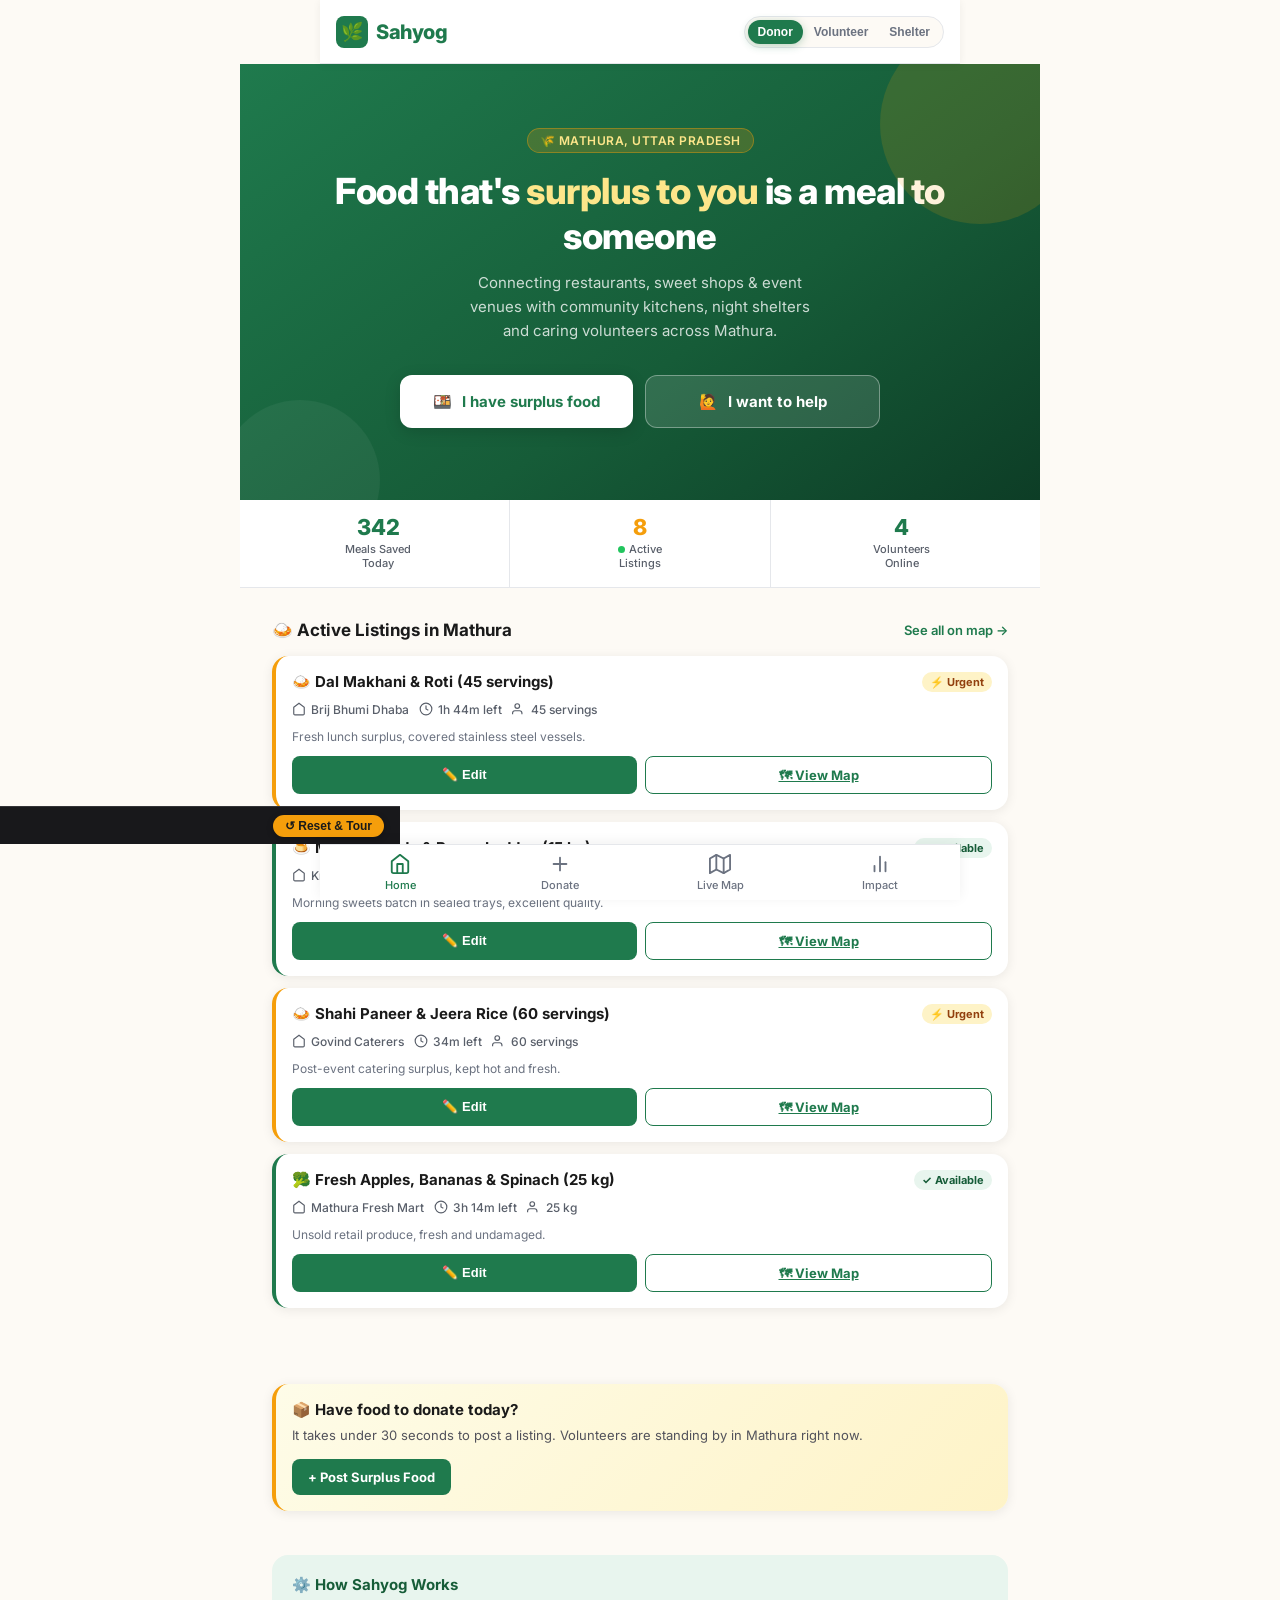
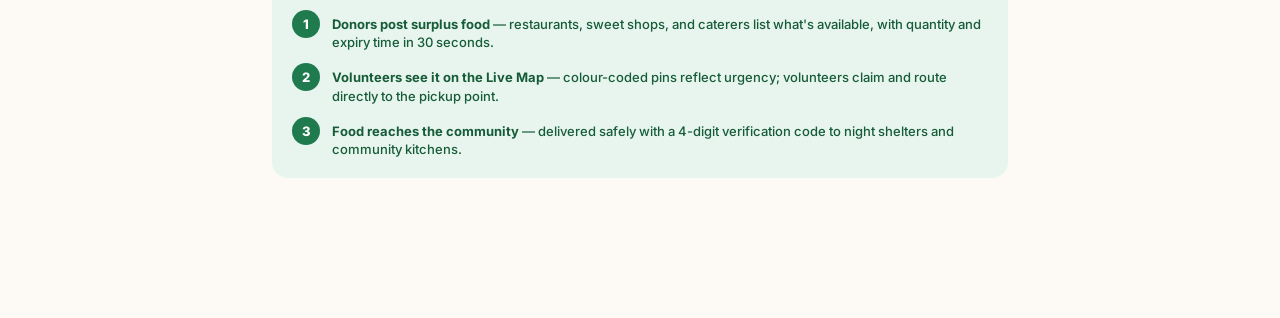
==== index.html @ cd570481 "Initial commit: Sahyog Surplus Food Redistribution web app" ====
<!DOCTYPE html>
<html lang="en">
<head>
  <meta charset="UTF-8" />
  <meta name="viewport" content="width=device-width, initial-scale=1.0, viewport-fit=cover" />
  <meta name="theme-color" content="#1F7A4D" />
  <meta name="description" content="Sahyog — Hyper-local surplus food redistribution platform connecting donors with volunteers in Mathura, UP." />
  <title>Sahyog — Surplus Food Redistribution</title>
  <link rel="stylesheet" href="style.css" />
</head>
<body data-role="donor">

  <!-- Skip link for keyboard accessibility -->
  <a href="#main-content" class="skip-link" id="skip-to-main">Skip to main content</a>

  <!-- Shared Top Navbar (3-way role switcher) -->
  <nav class="navbar" aria-label="Main navigation">
    <a href="index.html" class="navbar-logo" aria-label="Sahyog home">
      <div class="logo-icon" aria-hidden="true">🌿</div>
      <span class="logo-text">Sahyog</span>
    </a>
    <div class="role-switcher role-switcher-3" role="group" aria-label="Switch demo view role">
      <button class="role-btn active" data-role="donor" aria-pressed="true">Donor</button>
      <button class="role-btn" data-role="volunteer" aria-pressed="false">Volunteer</button>
      <button class="role-btn" data-role="shelter" aria-pressed="false">Shelter</button>
    </div>
  </nav>

  <!-- Main Content -->
  <main class="main-content" id="main-content" tabindex="-1">

    <!-- Hero Section -->
    <section class="hero" aria-labelledby="hero-heading">
      <div class="hero-eyebrow" aria-hidden="true">🌾 Mathura, Uttar Pradesh</div>
      <h1 class="hero-title" id="hero-heading">
        Food that's <span class="accent">surplus to you</span> is a meal to someone
      </h1>
      <p class="hero-subtitle">
        Connecting restaurants, sweet shops &amp; event venues with community kitchens, night shelters and caring volunteers across Mathura.
      </p>
      <div class="hero-actions">
        <a href="donate.html" class="btn-hero-primary" id="cta-donate" role="button">
          <span aria-hidden="true">🍱</span> I have surplus food
        </a>
        <a href="map.html" class="btn-hero-secondary" id="cta-volunteer" role="button">
          <span aria-hidden="true">🙋</span> I want to help
        </a>
      </div>
    </section>

    <!-- Stats Strip -->
    <div class="stats-strip" aria-label="Live community stats">
      <div class="stats-strip-inner">
        <div class="stat-item">
          <div class="stat-value" id="stat-meals" aria-label="Meals saved today">342</div>
          <div class="stat-label" aria-hidden="true">Meals Saved<br>Today</div>
        </div>
        <div class="stat-item">
          <div class="stat-value accent" id="stat-listings" aria-label="Active food listings">4</div>
          <div class="stat-label" aria-hidden="true">
            <span class="stat-pulse" aria-hidden="true"></span>Active<br>Listings
          </div>
        </div>
        <div class="stat-item">
          <div class="stat-value" id="stat-volunteers" aria-label="Volunteers online in Mathura">4</div>
          <div class="stat-label" aria-hidden="true">Volunteers<br>Online</div>
        </div>
      </div>
    </div>

    <!-- Active Listings Section -->
    <section class="section" aria-labelledby="listings-heading">
      <div class="section-header">
        <h2 class="section-title" id="listings-heading">🍛 Active Listings in Mathura</h2>
        <a href="map.html" class="section-link" aria-label="See all active listings on live map">See all on map →</a>
      </div>

      <!-- Loading skeleton -->
      <div id="listings-skeleton" aria-hidden="true">
        <div class="skeleton-card"><div class="skeleton-line sk-title"></div><div class="skeleton-line sk-body"></div><div class="skeleton-line sk-body sk-short"></div></div>
        <div class="skeleton-card"><div class="skeleton-line sk-title"></div><div class="skeleton-line sk-body"></div><div class="skeleton-line sk-body sk-short"></div></div>
      </div>

      <!-- Dynamic listings container -->
      <div id="listings-container" aria-live="polite" aria-label="Surplus food listings">
        <!-- Rendered by home.js -->
      </div>

      <!-- Empty state -->
      <div id="listings-empty" class="empty-state" style="display:none;" aria-live="polite">
        <div class="empty-icon" aria-hidden="true">🍽️</div>
        <div class="empty-title">No active listings right now</div>
        <p class="empty-desc">Be the first to list surplus food today — it only takes 30 seconds.</p>
        <a href="donate.html" class="btn-sm btn-primary" style="display:inline-flex;text-decoration:none;max-width:200px;">
          + Post Surplus Food
        </a>
      </div>

      <!-- Error state -->
      <div id="listings-error" class="empty-state error-state" style="display:none;" role="alert">
        <div class="empty-icon" aria-hidden="true">⚠️</div>
        <div class="empty-title">Could not load food listings</div>
        <p class="empty-desc">There was a problem retrieving data from local storage.</p>
        <button class="btn-sm btn-primary" onclick="renderListings()">↺ Try Again</button>
      </div>
    </section>

    <!-- Role-Specific Views on Home Page -->

    <!-- 1. Volunteer Callout (shown in Volunteer role) -->
    <div class="volunteer-section" aria-label="Volunteer actions">
      <div class="vt">🙌 Ready to make a difference?</div>
      <div class="vs">
        There are <strong id="vol-listings-count">3</strong> active pickups near you in Mathura right now.
        Every trip you make feeds real people tonight.
      </div>
      <a href="map.html" class="btn-sm btn-primary" style="max-width:200px; text-decoration:none; display:inline-flex;">
        🗺 Open Live Map
      </a>
    </div>

    <!-- 2. Donor Callout (shown in Donor role) -->
    <div class="section donor-only">
      <div class="card listing-card available"
           style="border-left-color:var(--accent);background:linear-gradient(135deg,#FEFCE8,#FEF3C7);">
        <div class="listing-title" style="margin-bottom:8px;">📦 Have food to donate today?</div>
        <p style="font-size:13px;color:#52525b;margin-bottom:16px;">
          It takes under 30 seconds to post a listing. Volunteers are standing by in Mathura right now.
        </p>
        <a href="donate.html" class="btn-sm btn-primary"
           style="max-width:200px;text-decoration:none;display:inline-flex;">
          + Post Surplus Food
        </a>
      </div>
    </div>

    <!-- 3. Shelter Callout (shown in Shelter role) -->
    <div class="section shelter-only">
      <div class="card listing-card available"
           style="border-left-color:#F97316;background:linear-gradient(135deg,#FFF7ED,#FFEDD5);">
        <div class="listing-title" style="margin-bottom:8px;">🏠 Need surplus food for your shelter tonight?</div>
        <p style="font-size:13px;color:#52525b;margin-bottom:16px;line-height:1.5;">
          You are viewing as a Shelter / Community Kitchen manager. Update your nightly meal count on the Live Map so donors and volunteers can route food directly to your location.
        </p>
        <a href="map.html" class="btn-sm btn-primary"
           style="max-width:240px;text-decoration:none;display:inline-flex;">
          🗺 Open Live Map &amp; Update Needs
        </a>
      </div>
    </div>

    <!-- How It Works Section -->
    <section class="how-it-works" aria-labelledby="how-title">
      <div class="how-title" id="how-title">⚙️ How Sahyog Works</div>
      <ol class="steps" aria-label="3 steps to redistribute food">
        <li class="step">
          <div class="step-num" aria-hidden="true">1</div>
          <div class="step-text"><strong>Donors post surplus food</strong> — restaurants, sweet shops, and caterers list what's available, with quantity and expiry time in 30 seconds.</div>
        </li>
        <li class="step">
          <div class="step-num" aria-hidden="true">2</div>
          <div class="step-text"><strong>Volunteers see it on the Live Map</strong> — colour-coded pins reflect urgency; volunteers claim and route directly to the pickup point.</div>
        </li>
        <li class="step">
          <div class="step-num" aria-hidden="true">3</div>
          <div class="step-text"><strong>Food reaches the community</strong> — delivered safely with a 4-digit verification code to night shelters and community kitchens.</div>
        </li>
      </ol>
    </section>

  </main>

  <!-- Bottom Navigation Tabs -->
  <nav class="bottom-tabs" aria-label="Main tabs">
    <a href="index.html" class="tab-item active" aria-current="page" aria-label="Home">
      <svg viewBox="0 0 24 24" fill="none" stroke="currentColor" stroke-width="2" stroke-linecap="round" stroke-linejoin="round" aria-hidden="true" focusable="false"><path d="M3 9l9-7 9 7v11a2 2 0 01-2 2H5a2 2 0 01-2-2z"/><polyline points="9 22 9 12 15 12 15 22"/></svg>
      Home
    </a>
    <a href="donate.html" class="tab-item" aria-label="Donate food">
      <svg viewBox="0 0 24 24" fill="none" stroke="currentColor" stroke-width="2" stroke-linecap="round" stroke-linejoin="round" aria-hidden="true" focusable="false"><line x1="12" y1="5" x2="12" y2="19"/><line x1="5" y1="12" x2="19" y2="12"/></svg>
      Donate
    </a>
    <a href="map.html" class="tab-item" aria-label="Live map">
      <svg viewBox="0 0 24 24" fill="none" stroke="currentColor" stroke-width="2" stroke-linecap="round" stroke-linejoin="round" aria-hidden="true" focusable="false"><polygon points="1 6 1 22 8 18 16 22 23 18 23 2 16 6 8 2 1 6"/><line x1="8" y1="2" x2="8" y2="18"/><line x1="16" y1="6" x2="16" y2="22"/></svg>
      Live Map
    </a>
    <a href="impact.html" class="tab-item" aria-label="Community impact">
      <svg viewBox="0 0 24 24" fill="none" stroke="currentColor" stroke-width="2" stroke-linecap="round" stroke-linejoin="round" aria-hidden="true" focusable="false"><line x1="18" y1="20" x2="18" y2="10"/><line x1="12" y1="20" x2="12" y2="4"/><line x1="6" y1="20" x2="6" y2="14"/></svg>
      Impact
    </a>
  </nav>

  <!-- Demo footer -->
  <footer class="demo-footer" aria-label="Demo controls">
    <div class="demo-footer-info">
      <span class="demo-badge" aria-hidden="true">🧪 DEMO MODE</span>
      <span class="demo-sub">Mathura, UP</span>
    </div>
    <button class="btn-demo" id="btn-demo-mode" aria-label="Reset demo data and start guided tour">
      ↺ Reset &amp; Tour
    </button>
  </footer>

  <!-- Toast Container -->
  <div class="toast-container" id="toast-container" aria-live="polite" aria-atomic="true"></div>

  <!-- Scripts -->
  <script src="data.js"></script>
  <script src="app.js"></script>
  <script src="pages/home.js"></script>

</body>
</html>
---- style.css ----
/* Import */
@import url('https://fonts.googleapis.com/css2?family=Inter:wght@400;500;600;700;800&display=swap');

:root {
  --bg: #FDFAF5;
  --primary: #1F7A4D;
  --primary-dark: #165C38;
  --primary-light: #E8F5EE;
  --accent: #F59E0B;
  --accent-light: #FEF3C7;
  --text: #1A1A1A;
  --text-muted: #6B7280;
  --card: #FFFFFF;
  --border: #E5E7EB;
  --danger: #EF4444;
  --radius-card: 16px;
  --radius-btn: 12px;
  --radius-sm: 8px;
  --shadow: 0 2px 12px rgba(0,0,0,0.08);
  --shadow-hover: 0 6px 24px rgba(0,0,0,0.13);
  --navbar-h: 64px;
  --tab-h: 56px;
  --transition: all 0.2s cubic-bezier(0.4,0,0.2,1);
}

*, *::before, *::after { box-sizing: border-box; margin: 0; padding: 0; }
html { scroll-behavior: smooth; }

body {
  font-family: 'Inter', -apple-system, BlinkMacSystemFont, sans-serif;
  background: var(--bg);
  color: var(--text);
  min-height: 100vh;
  padding-bottom: calc(var(--tab-h) + 16px);
}

/* ===== NAVBAR ===== */
.navbar {
  position: fixed;
  top: 0; left: 0; right: 0;
  height: var(--navbar-h);
  background: var(--card);
  border-bottom: 1px solid var(--border);
  display: flex;
  align-items: center;
  justify-content: space-between;
  padding: 0 16px;
  z-index: 1000;
  box-shadow: 0 1px 8px rgba(0,0,0,0.06);
}

.navbar-logo {
  display: flex;
  align-items: center;
  gap: 8px;
  text-decoration: none;
  color: var(--text);
}
.navbar-logo .logo-icon {
  width: 32px; height: 32px;
  background: var(--primary);
  border-radius: 8px;
  display: flex; align-items: center; justify-content: center;
  font-size: 18px;
}
.navbar-logo .logo-text {
  font-size: 20px;
  font-weight: 800;
  color: var(--primary);
  letter-spacing: -0.5px;
}

/* Role Switcher */
.role-switcher {
  display: flex;
  align-items: center;
  background: var(--bg);
  border: 1.5px solid var(--border);
  border-radius: 24px;
  padding: 3px;
  gap: 2px;
}
.role-btn {
  padding: 5px 14px;
  border: none;
  border-radius: 20px;
  font-size: 13px;
  font-weight: 600;
  cursor: pointer;
  transition: var(--transition);
  background: transparent;
  color: var(--text-muted);
  white-space: nowrap;
}
.role-btn.active {
  background: var(--primary);
  color: #fff;
  box-shadow: 0 2px 8px rgba(31,122,77,0.3);
}

/* ===== BOTTOM TABS ===== */
.bottom-tabs {
  position: fixed;
  bottom: 0; left: 0; right: 0;
  height: var(--tab-h);
  background: var(--card);
  border-top: 1px solid var(--border);
  display: flex;
  align-items: center;
  z-index: 1000;
  box-shadow: 0 -2px 12px rgba(0,0,0,0.06);
}
.tab-item {
  flex: 1;
  display: flex;
  flex-direction: column;
  align-items: center;
  justify-content: center;
  gap: 3px;
  text-decoration: none;
  color: var(--text-muted);
  font-size: 11px;
  font-weight: 500;
  padding: 8px 4px;
  transition: var(--transition);
  -webkit-tap-highlight-color: transparent;
}
.tab-item.active { color: var(--primary); }
.tab-item svg { width: 22px; height: 22px; }
.tab-item.active svg { stroke: var(--primary); }

/* ===== MAIN CONTENT ===== */
.main-content {
  margin-top: var(--navbar-h);
  padding: 0;
}

/* ===== HERO SECTION ===== */
.hero {
  background: linear-gradient(145deg, var(--primary) 0%, #165C38 60%, #0D3D26 100%);
  padding: 48px 20px 56px;
  text-align: center;
  position: relative;
  overflow: hidden;
}
.hero::before {
  content: '';
  position: absolute;
  top: -40px; right: -40px;
  width: 200px; height: 200px;
  background: rgba(245,158,11,0.15);
  border-radius: 50%;
}
.hero::after {
  content: '';
  position: absolute;
  bottom: -60px; left: -20px;
  width: 160px; height: 160px;
  background: rgba(255,255,255,0.05);
  border-radius: 50%;
}
.hero-eyebrow {
  display: inline-flex;
  align-items: center;
  gap: 6px;
  background: rgba(245,158,11,0.2);
  border: 1px solid rgba(245,158,11,0.4);
  color: #FDE68A;
  font-size: 12px;
  font-weight: 600;
  padding: 4px 12px;
  border-radius: 20px;
  margin-bottom: 16px;
  letter-spacing: 0.5px;
  text-transform: uppercase;
}
.hero-title {
  font-size: clamp(24px, 6vw, 36px);
  font-weight: 800;
  color: #fff;
  line-height: 1.25;
  margin-bottom: 12px;
  letter-spacing: -0.5px;
}
.hero-title .accent { color: #FDE68A; }
.hero-subtitle {
  font-size: 15px;
  color: rgba(255,255,255,0.78);
  margin-bottom: 32px;
  line-height: 1.6;
  max-width: 340px;
  margin-left: auto;
  margin-right: auto;
}
.hero-actions {
  display: flex;
  flex-direction: column;
  gap: 12px;
  max-width: 320px;
  margin: 0 auto;
  position: relative;
  z-index: 1;
}
.btn-hero-primary {
  display: flex;
  align-items: center;
  justify-content: center;
  gap: 10px;
  padding: 16px 24px;
  background: #fff;
  color: var(--primary);
  border: none;
  border-radius: var(--radius-btn);
  font-size: 16px;
  font-weight: 700;
  cursor: pointer;
  transition: var(--transition);
  text-decoration: none;
  box-shadow: 0 4px 16px rgba(0,0,0,0.15);
}
.btn-hero-primary:hover { transform: translateY(-2px); box-shadow: 0 8px 24px rgba(0,0,0,0.2); }
.btn-hero-primary:active { transform: translateY(0); }

.btn-hero-secondary {
  display: flex;
  align-items: center;
  justify-content: center;
  gap: 10px;
  padding: 16px 24px;
  background: rgba(255,255,255,0.12);
  color: #fff;
  border: 1.5px solid rgba(255,255,255,0.35);
  border-radius: var(--radius-btn);
  font-size: 16px;
  font-weight: 700;
  cursor: pointer;
  transition: var(--transition);
  text-decoration: none;
}
.btn-hero-secondary:hover { background: rgba(255,255,255,0.2); transform: translateY(-2px); }
.btn-hero-secondary:active { transform: translateY(0); }

/* ===== STATS STRIP ===== */
.stats-strip {
  background: var(--card);
  border-bottom: 1px solid var(--border);
  padding: 0;
  overflow: hidden;
}
.stats-strip-inner {
  display: flex;
  overflow-x: auto;
  scrollbar-width: none;
  -ms-overflow-style: none;
  padding: 0 8px;
}
.stats-strip-inner::-webkit-scrollbar { display: none; }
.stat-item {
  flex: 1;
  min-width: 110px;
  display: flex;
  flex-direction: column;
  align-items: center;
  padding: 16px 12px;
  position: relative;
  border-right: 1px solid var(--border);
}
.stat-item:last-child { border-right: none; }
.stat-value {
  font-size: 22px;
  font-weight: 800;
  color: var(--primary);
  line-height: 1;
  margin-bottom: 4px;
}
.stat-value.accent { color: var(--accent); }
.stat-label {
  font-size: 11px;
  color: var(--text-muted);
  font-weight: 500;
  text-align: center;
  line-height: 1.3;
}
.stat-pulse {
  width: 7px; height: 7px;
  background: #22C55E;
  border-radius: 50%;
  display: inline-block;
  margin-right: 4px;
  animation: pulse 1.5s ease-in-out infinite;
}
@keyframes pulse {
  0%, 100% { opacity: 1; transform: scale(1); }
  50% { opacity: 0.5; transform: scale(0.7); }
}

/* ===== SECTION ===== */
.section { padding: 24px 16px; }
.section-header {
  display: flex;
  align-items: center;
  justify-content: space-between;
  margin-bottom: 16px;
}
.section-title {
  font-size: 17px;
  font-weight: 700;
  color: var(--text);
}
.section-link {
  font-size: 13px;
  color: var(--primary);
  font-weight: 600;
  text-decoration: none;
}

/* ===== LISTING CARD ===== */
.card {
  background: var(--card);
  border-radius: var(--radius-card);
  box-shadow: var(--shadow);
  overflow: hidden;
  transition: var(--transition);
  margin-bottom: 12px;
}
.card:hover { box-shadow: var(--shadow-hover); transform: translateY(-1px); }

.listing-card {
  padding: 16px;
  border-left: 4px solid transparent;
}
.listing-card.urgent { border-left-color: var(--accent); }
.listing-card.available { border-left-color: var(--primary); }

.listing-header {
  display: flex;
  align-items: flex-start;
  justify-content: space-between;
  margin-bottom: 10px;
  gap: 8px;
}
.listing-title {
  font-size: 15px;
  font-weight: 700;
  color: var(--text);
  line-height: 1.3;
  flex: 1;
}
.badge {
  display: inline-flex;
  align-items: center;
  gap: 4px;
  padding: 3px 8px;
  border-radius: 20px;
  font-size: 11px;
  font-weight: 700;
  white-space: nowrap;
  flex-shrink: 0;
}
.badge-urgent { background: var(--accent-light); color: #92400E; }
.badge-available { background: var(--primary-light); color: var(--primary-dark); }
.badge-claimed { background: #F3F4F6; color: var(--text-muted); }

.listing-meta {
  display: flex;
  flex-wrap: wrap;
  gap: 10px;
  margin-bottom: 12px;
}
.meta-item {
  display: flex;
  align-items: center;
  gap: 5px;
  font-size: 12px;
  color: var(--text-muted);
  font-weight: 500;
}
.meta-item svg { width: 14px; height: 14px; flex-shrink: 0; }

.listing-actions {
  display: flex;
  gap: 8px;
}
.btn-sm {
  flex: 1;
  padding: 10px 16px;
  border-radius: var(--radius-sm);
  font-size: 13px;
  font-weight: 700;
  cursor: pointer;
  border: none;
  transition: var(--transition);
  display: flex;
  align-items: center;
  justify-content: center;
  gap: 6px;
  -webkit-tap-highlight-color: transparent;
}
.btn-primary {
  background: var(--primary);
  color: #fff;
}
.btn-primary:hover { background: var(--primary-dark); }
.btn-primary:active { transform: scale(0.97); }
.btn-outline {
  background: transparent;
  color: var(--primary);
  border: 1.5px solid var(--primary);
}
.btn-outline:hover { background: var(--primary-light); }

/* ===== HOW IT WORKS ===== */
.how-it-works {
  background: var(--primary-light);
  border-radius: var(--radius-card);
  padding: 20px;
  margin: 0 16px 24px;
}
.how-title {
  font-size: 15px;
  font-weight: 700;
  color: var(--primary-dark);
  margin-bottom: 16px;
  display: flex;
  align-items: center;
  gap: 8px;
}
.steps {
  display: flex;
  flex-direction: column;
  gap: 12px;
}
.step {
  display: flex;
  align-items: flex-start;
  gap: 12px;
}
.step-num {
  width: 28px; height: 28px;
  background: var(--primary);
  color: #fff;
  border-radius: 50%;
  display: flex;
  align-items: center;
  justify-content: center;
  font-size: 13px;
  font-weight: 800;
  flex-shrink: 0;
}
.step-text { font-size: 13px; color: var(--primary-dark); font-weight: 500; line-height: 1.4; padding-top: 5px; }

/* ===== VOLUNTEER FOCUS SECTION ===== */
.volunteer-section {
  background: linear-gradient(135deg, #FEF3C7 0%, #FDE68A 100%);
  border-radius: var(--radius-card);
  padding: 20px;
  margin: 0 16px 24px;
  border: 1px solid #FCD34D;
}
.volunteer-section .vt { font-size: 15px; font-weight: 700; color: #92400E; margin-bottom: 8px; }
.volunteer-section .vs { font-size: 13px; color: #78350F; line-height: 1.5; margin-bottom: 16px; }

/* ===== TOAST ===== */
.toast-container {
  position: fixed;
  top: 72px; right: 16px;
  z-index: 2000;
  display: flex;
  flex-direction: column;
  gap: 8px;
  pointer-events: none;
}
.toast {
  background: var(--text);
  color: #fff;
  padding: 12px 16px;
  border-radius: var(--radius-sm);
  font-size: 13px;
  font-weight: 500;
  box-shadow: var(--shadow-hover);
  animation: slideIn 0.3s ease, fadeOut 0.3s ease 2.7s forwards;
  pointer-events: auto;
  max-width: 280px;
}
.toast.success { background: var(--primary); }
.toast.warning { background: var(--accent); color: #1A1A1A; }

@keyframes slideIn {
  from { opacity: 0; transform: translateX(100%); }
  to { opacity: 1; transform: translateX(0); }
}
@keyframes fadeOut {
  from { opacity: 1; }
  to { opacity: 0; transform: translateX(100%); }
}

/* ===== DONOR VIEW TWEAKS ===== */
body[data-role="donor"] .volunteer-section { display: none; }
body[data-role="volunteer"] .donor-only { display: none; }

/* ===== DESKTOP ===== */
@media (min-width: 640px) {
  .hero { padding: 64px 40px 72px; }
  .hero-actions { flex-direction: row; max-width: 480px; }
  .btn-hero-primary, .btn-hero-secondary { flex: 1; font-size: 15px; }
  .stats-strip-inner { justify-content: center; }
  .stat-item { min-width: 140px; }
  .section { padding: 32px 32px; }
  .how-it-works, .volunteer-section { margin: 0 32px 32px; }
}

@media (min-width: 1024px) {
  body { max-width: 800px; margin: 0 auto; }
  .navbar, .bottom-tabs, .demo-footer { max-width: 800px; left: 50%; transform: translateX(-50%); }
  .toast-container { right: calc(50% - 384px); }
}


/* ============================================================
   DONATE PAGE
   ============================================================ */

/* ── Progress bar wrap (sticky below navbar) ── */
.donate-progress-bar-wrap {
  position: sticky;
  top: var(--navbar-h);
  z-index: 90;
  background: var(--card);
  display: flex;
  align-items: center;
  gap: 12px;
  padding: 10px 16px;
  border-bottom: 1px solid var(--border);
  box-shadow: 0 2px 8px rgba(0,0,0,0.04);
}
.donate-progress-bg {
  flex: 1;
  height: 6px;
  background: var(--border);
  border-radius: 99px;
  overflow: hidden;
}
.donate-progress-fill {
  height: 100%;
  background: linear-gradient(90deg, var(--primary) 0%, #34D399 100%);
  border-radius: 99px;
  transition: width 0.45s cubic-bezier(0.4, 0, 0.2, 1);
}
.donate-timer {
  font-size: 12px;
  font-weight: 700;
  color: var(--text-muted);
  min-width: 32px;
  text-align: right;
  font-variant-numeric: tabular-nums;
  letter-spacing: 0.3px;
}

/* ── Donate main layout ── */
.donate-main {
  padding-bottom: calc(var(--tab-h) + 80px);
}

/* ── Section blocks ── */
.donate-section {
  padding: 20px 16px;
}
.donate-section-label {
  font-size: 15px;
  font-weight: 700;
  color: var(--text);
  margin-bottom: 14px;
  display: flex;
  align-items: center;
  gap: 8px;
  flex-wrap: wrap;
}
.step-badge {
  display: inline-flex;
  align-items: center;
  justify-content: center;
  width: 22px;
  height: 22px;
  background: var(--primary);
  color: #fff;
  border-radius: 50%;
  font-size: 11px;
  font-weight: 800;
  flex-shrink: 0;
}
.donate-divider {
  height: 1px;
  background: var(--border);
  margin: 0 16px;
}

/* ── Food type grid ── */
.food-type-grid {
  display: grid;
  grid-template-columns: repeat(5, 1fr);
  gap: 8px;
}
.food-tile {
  display: flex;
  flex-direction: column;
  align-items: center;
  justify-content: center;
  gap: 6px;
  padding: 12px 4px;
  background: var(--card);
  border: 2px solid var(--border);
  border-radius: 14px;
  cursor: pointer;
  transition: var(--transition);
  -webkit-tap-highlight-color: transparent;
  box-shadow: var(--shadow);
  outline: none;
}
.food-tile:hover {
  border-color: var(--primary);
  background: var(--primary-light);
  transform: translateY(-2px);
  box-shadow: var(--shadow-hover);
}
.food-tile.selected {
  border-color: var(--primary);
  background: var(--primary-light);
  box-shadow: 0 0 0 3px rgba(31, 122, 77, 0.18), var(--shadow);
}
.food-tile-emoji {
  font-size: 26px;
  line-height: 1;
}
.food-tile-label {
  font-size: 10px;
  font-weight: 700;
  color: var(--text-muted);
  text-align: center;
  line-height: 1.25;
}
.food-tile.selected .food-tile-label { color: var(--primary-dark); }

@keyframes tileBounce {
  0%   { transform: scale(1); }
  35%  { transform: scale(0.9); }
  65%  { transform: scale(1.1); }
  100% { transform: scale(1); }
}
.tile-bounce { animation: tileBounce 0.28s ease; }

/* ── Chip rows ── */
.chip-row {
  display: flex;
  flex-wrap: wrap;
  gap: 8px;
}
.chip {
  padding: 8px 15px;
  border: 1.5px solid var(--border);
  border-radius: 99px;
  background: var(--card);
  color: var(--text-muted);
  font-size: 13px;
  font-weight: 600;
  cursor: pointer;
  transition: var(--transition);
  -webkit-tap-highlight-color: transparent;
  white-space: nowrap;
  font-family: inherit;
}
.chip:hover { border-color: var(--primary); color: var(--primary); }
.chip.active {
  background: var(--primary);
  border-color: var(--primary);
  color: #fff;
  box-shadow: 0 2px 8px rgba(31, 122, 77, 0.3);
}

@keyframes chipFlash {
  0%, 100% { background: var(--primary); border-color: var(--primary); color: #fff; }
  50%       { background: var(--accent);  border-color: var(--accent);  color: #1A1A1A; }
}
.chip-flash { animation: chipFlash 0.22s ease; }

/* ── Quantity stepper ── */
.qty-stepper-row {
  display: flex;
  align-items: center;
  justify-content: center;
  gap: 0;
  margin: 18px 0 14px;
}
.qty-btn {
  width: 56px;
  height: 56px;
  background: var(--primary-light);
  border: 2px solid var(--primary);
  border-radius: 50%;
  font-size: 26px;
  font-weight: 400;
  color: var(--primary);
  cursor: pointer;
  display: flex;
  align-items: center;
  justify-content: center;
  transition: var(--transition);
  -webkit-tap-highlight-color: transparent;
  line-height: 1;
  font-family: inherit;
  flex-shrink: 0;
}
.qty-btn:hover:not(:disabled) { background: var(--primary); color: #fff; transform: scale(1.08); }
.qty-btn:active:not(:disabled) { transform: scale(0.94); }
.qty-btn:disabled { opacity: 0.3; cursor: not-allowed; }

.qty-display {
  display: flex;
  flex-direction: column;
  align-items: center;
  min-width: 110px;
  padding: 0 20px;
}
#qty-value {
  font-size: 52px;
  font-weight: 800;
  color: var(--primary);
  line-height: 1;
  font-variant-numeric: tabular-nums;
  transition: transform 0.1s ease;
}
.qty-unit-label {
  font-size: 14px;
  font-weight: 600;
  color: var(--text-muted);
  margin-top: 2px;
}

/* ── Location card ── */
.location-card {
  background: var(--card);
  border: 1.5px solid var(--border);
  border-radius: var(--radius-card);
  overflow: hidden;
  box-shadow: var(--shadow);
}
.location-pin-row {
  display: flex;
  align-items: flex-start;
  gap: 12px;
  padding: 14px 16px;
}
.location-pin-icon { font-size: 22px; flex-shrink: 0; margin-top: 1px; }
.location-details { flex: 1; min-width: 0; }
.location-name { font-size: 14px; font-weight: 700; color: var(--text); }
.location-address { font-size: 12px; color: var(--text-muted); margin-top: 2px; line-height: 1.4; }
.location-edit-btn {
  background: var(--bg);
  border: 1px solid var(--border);
  border-radius: 8px;
  padding: 6px 10px;
  cursor: pointer;
  font-size: 14px;
  flex-shrink: 0;
  transition: var(--transition);
}
.location-edit-btn:hover { background: var(--primary-light); border-color: var(--primary); }
.mini-map {
  height: 148px;
  width: 100%;
  border-top: 1px solid var(--border);
}
.mini-map-hint {
  font-size: 11px;
  color: var(--text-muted);
  text-align: center;
  padding: 6px 12px;
  border-top: 1px solid var(--border);
  background: var(--bg);
}

/* ── Hygiene toggles ── */
.hygiene-list { display: flex; flex-direction: column; gap: 10px; }
.hygiene-toggle {
  display: flex;
  align-items: center;
  gap: 14px;
  padding: 14px 16px;
  background: var(--card);
  border: 1.5px solid var(--border);
  border-radius: var(--radius-sm);
  cursor: pointer;
  transition: border-color 0.2s ease, background 0.2s ease;
  -webkit-tap-highlight-color: transparent;
  user-select: none;
}
.hygiene-toggle:has(input:checked) {
  border-color: var(--primary);
  background: var(--primary-light);
}
.hygiene-toggle input[type="checkbox"] { display: none; }

.toggle-track {
  width: 44px;
  height: 24px;
  background: #D1D5DB;
  border-radius: 99px;
  position: relative;
  flex-shrink: 0;
  transition: background 0.22s ease;
}
.hygiene-toggle:has(input:checked) .toggle-track { background: var(--primary); }

.toggle-thumb {
  width: 18px;
  height: 18px;
  background: #fff;
  border-radius: 50%;
  position: absolute;
  top: 3px;
  left: 3px;
  transition: left 0.22s ease;
  box-shadow: 0 1px 4px rgba(0,0,0,0.25);
}
.hygiene-toggle:has(input:checked) .toggle-thumb { left: 23px; }
.toggle-label { font-size: 14px; font-weight: 600; color: var(--text); flex: 1; }

/* ── Safety verified badge ── */
.safety-badge {
  display: inline-flex;
  align-items: center;
  gap: 4px;
  background: var(--primary);
  color: #fff;
  font-size: 11px;
  font-weight: 700;
  padding: 3px 10px;
  border-radius: 99px;
  margin-left: 2px;
}
@keyframes badgePop {
  0%   { transform: scale(0.6); opacity: 0; }
  60%  { transform: scale(1.18); opacity: 1; }
  100% { transform: scale(1); }
}
.badge-pop { animation: badgePop 0.38s cubic-bezier(0.4,0,0.2,1); }

/* ── Optional note ── */
.donate-note {
  width: 100%;
  padding: 12px 14px;
  border: 1.5px solid var(--border);
  border-radius: var(--radius-sm);
  font-family: 'Inter', sans-serif;
  font-size: 14px;
  color: var(--text);
  background: var(--card);
  resize: none;
  transition: border-color 0.2s ease, box-shadow 0.2s ease;
  line-height: 1.5;
}
.donate-note::placeholder { color: var(--text-muted); }
.donate-note:focus {
  outline: none;
  border-color: var(--primary);
  box-shadow: 0 0 0 3px rgba(31,122,77,0.12);
}

/* ── Submit button ── */
.donate-submit-wrap {
  padding: 16px 16px 8px;
}
.btn-post-surplus {
  width: 100%;
  padding: 18px 24px;
  background: var(--primary);
  color: #fff;
  border: none;
  border-radius: var(--radius-btn);
  font-size: 16px;
  font-weight: 800;
  cursor: pointer;
  transition: var(--transition);
  letter-spacing: -0.2px;
  box-shadow: 0 4px 16px rgba(31,122,77,0.35);
  -webkit-tap-highlight-color: transparent;
  font-family: inherit;
  line-height: 1.3;
}
.btn-post-surplus:not(:disabled):hover {
  background: var(--primary-dark);
  transform: translateY(-2px);
  box-shadow: 0 8px 24px rgba(31,122,77,0.42);
}
.btn-post-surplus:not(:disabled):active { transform: translateY(0) scale(0.98); }
.btn-post-surplus:disabled {
  background: #E5E7EB;
  color: var(--text-muted);
  box-shadow: none;
  cursor: not-allowed;
}

/* ============================================================
   SUCCESS SCREEN
   ============================================================ */
.success-screen {
  position: fixed;
  inset: 0;
  background: var(--bg);
  z-index: 500;
  display: flex;
  align-items: flex-start;
  justify-content: center;
  overflow-y: auto;
  padding-top: calc(var(--navbar-h) + 24px);
}
.success-inner {
  width: 100%;
  max-width: 480px;
  padding: 8px 24px 120px;
  display: flex;
  flex-direction: column;
  align-items: center;
  text-align: center;
}

/* Animated rings */
.success-icon-wrap {
  position: relative;
  width: 96px;
  height: 96px;
  display: flex;
  align-items: center;
  justify-content: center;
  margin-bottom: 20px;
}
.success-ring {
  position: absolute;
  inset: 0;
  border-radius: 50%;
  border: 2.5px solid var(--primary);
  opacity: 0;
  transform: scale(0.5);
}
@keyframes ringExpand {
  0%   { transform: scale(0.5); opacity: 0.75; }
  100% { transform: scale(2.4); opacity: 0; }
}
@keyframes ringExpand2 {
  0%   { transform: scale(0.5); opacity: 0.5; }
  100% { transform: scale(3.0); opacity: 0; }
}
.success-ring-1.ring-expand  { animation: ringExpand  1.3s ease-out forwards; }
.success-ring-2.ring-expand-2 { animation: ringExpand2 1.8s ease-out 0.25s forwards; }

.success-checkmark {
  font-size: 54px;
  position: relative;
  z-index: 1;
  animation: checkPop 0.5s cubic-bezier(0.4,0,0.2,1) forwards;
}
@keyframes checkPop {
  0%   { transform: scale(0); opacity: 0; }
  60%  { transform: scale(1.25); opacity: 1; }
  100% { transform: scale(1); }
}

/* Time badge */
.success-time-badge {
  display: inline-flex;
  align-items: center;
  gap: 5px;
  background: var(--accent-light);
  color: #92400E;
  font-size: 13px;
  font-weight: 800;
  padding: 5px 16px;
  border-radius: 99px;
  margin-bottom: 16px;
  border: 1.5px solid #FCD34D;
  letter-spacing: 0.1px;
}
.success-title {
  font-size: 26px;
  font-weight: 800;
  color: var(--text);
  margin-bottom: 8px;
  letter-spacing: -0.5px;
}
.success-subtitle {
  font-size: 14px;
  color: var(--text-muted);
  line-height: 1.65;
  margin-bottom: 24px;
  max-width: 300px;
}

/* Summary card */
.success-summary-card {
  width: 100%;
  background: var(--card);
  border: 1.5px solid var(--border);
  border-radius: var(--radius-card);
  padding: 16px;
  margin-bottom: 20px;
  box-shadow: var(--shadow);
  text-align: left;
  animation: slideUp 0.4s ease 0.2s both;
}
@keyframes slideUp {
  from { transform: translateY(16px); opacity: 0; }
  to   { transform: translateY(0);    opacity: 1; }
}
.summary-row { display: flex; align-items: flex-start; gap: 12px; }
.summary-emoji { font-size: 36px; flex-shrink: 0; line-height: 1; }
.summary-details { flex: 1; min-width: 0; }
.summary-title  { font-size: 15px; font-weight: 700; color: var(--text); margin-bottom: 6px; line-height: 1.3; }
.summary-meta   { display: flex; gap: 12px; flex-wrap: wrap; font-size: 12px; color: var(--text-muted); font-weight: 500; margin-bottom: 8px; }
.summary-safety {
  display: inline-flex;
  align-items: center;
  gap: 4px;
  background: var(--primary-light);
  color: var(--primary-dark);
  font-size: 11px;
  font-weight: 700;
  padding: 3px 10px;
  border-radius: 99px;
  border: 1px solid rgba(31,122,77,0.2);
}

/* Success actions */
.success-actions {
  display: flex;
  flex-direction: column;
  gap: 10px;
  width: 100%;
  animation: slideUp 0.4s ease 0.35s both;
}

/* ── Responsive ── */
@media (min-width: 400px) {
  .food-tile-emoji { font-size: 30px; }
  .food-tile-label { font-size: 11px; }
}
@media (min-width: 480px) {
  .food-tile { padding: 16px 8px; }
  .food-tile-emoji { font-size: 32px; }
}
@media (min-width: 640px) {
  .success-actions { flex-direction: row; }
  .donate-section { padding: 24px 24px; }
  .donate-divider { margin: 0 24px; }
}


/* ============================================================
   LIVE MAP PAGE
   ============================================================ */

/* Override body for map page — no default bottom padding */
body.map-page {
  padding-bottom: 0;
  overflow: hidden;        /* prevent body scroll; panels scroll independently */
}

/* ── Split layout ─────────────────────────────────────────── */
.map-layout {
  display: flex;
  flex-direction: column;          /* mobile: stack */
  height: calc(100vh - var(--navbar-h) - var(--tab-h) - 38px);
  margin-top: var(--navbar-h);
  overflow-y: auto;
  overflow-x: hidden;
  -webkit-overflow-scrolling: touch;
}

/* ── Map panel ──────────────────────────────────────────────*/
.map-panel {
  position: relative;
  height: 400px;
  min-height: 400px;
  flex: 0 0 400px;                /* mobile: fixed at 400px */
  width: 100%;
}
#live-map {
  width: 100%;
  height: 100%;
  min-height: 400px;
}

/* ── Feed panel ─────────────────────────────────────────────*/
.feed-panel {
  flex: 1;
  display: flex;
  flex-direction: column;
  background: var(--bg);
  overflow: hidden;
  border-top: 2px solid var(--border);
}

/* Feed header (sticky inside panel) */
.feed-header {
  background: var(--card);
  padding: 12px 14px 0;
  border-bottom: 1px solid var(--border);
  flex-shrink: 0;
  box-shadow: 0 2px 8px rgba(0,0,0,0.04);
}
.feed-header-top {
  display: flex;
  align-items: center;
  justify-content: space-between;
  margin-bottom: 10px;
}
.feed-header-title {
  font-size: 15px;
  font-weight: 800;
  color: var(--text);
  display: flex;
  align-items: center;
  gap: 8px;
}
.live-dot {
  width: 9px; height: 9px;
  background: #22C55E;
  border-radius: 50%;
  animation: pulse 1.4s ease-in-out infinite;
  flex-shrink: 0;
}
.feed-count-badge {
  font-size: 11px;
  font-weight: 700;
  color: var(--primary);
  background: var(--primary-light);
  padding: 3px 10px;
  border-radius: 99px;
  border: 1px solid rgba(31,122,77,0.2);
}
.filter-row {
  display: flex;
  gap: 7px;
  overflow-x: auto;
  scrollbar-width: none;
  padding-bottom: 10px;
}
.filter-row::-webkit-scrollbar { display: none; }
.filter-chip {
  padding: 6px 13px;
  border: 1.5px solid var(--border);
  border-radius: 99px;
  background: var(--card);
  color: var(--text-muted);
  font-size: 12px;
  font-weight: 700;
  cursor: pointer;
  transition: var(--transition);
  white-space: nowrap;
  font-family: inherit;
  -webkit-tap-highlight-color: transparent;
}
.filter-chip:hover { border-color: var(--primary); color: var(--primary); }
.filter-chip.active {
  background: var(--primary);
  border-color: var(--primary);
  color: #fff;
  box-shadow: 0 2px 8px rgba(31,122,77,0.3);
}
.feed-count-label {
  font-size: 11px;
  color: var(--text-muted);
  font-weight: 500;
  padding: 6px 0 8px;
}

/* Scrollable feed container */
.feed-scroll {
  flex: 1;
  overflow-y: auto;
  padding: 10px 12px 12px;
  -webkit-overflow-scrolling: touch;
  scroll-behavior: smooth;
}
.feed-scroll::-webkit-scrollbar { width: 4px; }
.feed-scroll::-webkit-scrollbar-thumb { background: var(--border); border-radius: 4px; }

/* ── Feed card ──────────────────────────────────────────────*/
.feed-card {
  background: var(--card);
  border-radius: 14px;
  border-left: 4px solid var(--primary);
  box-shadow: var(--shadow);
  margin-bottom: 10px;
  padding: 12px;
  cursor: pointer;
  transition: transform 0.18s ease, box-shadow 0.18s ease, border-color 0.3s ease;
  -webkit-tap-highlight-color: transparent;
  animation: none;
}
.feed-card:hover { transform: translateY(-2px); box-shadow: var(--shadow-hover); }
.feed-card.card-urg-orange { border-left-color: var(--accent); }
.feed-card.card-urg-red    { border-left-color: #EF4444; }

/* Highlight (triggered by pin click) */
.feed-card.card-hl {
  box-shadow: 0 0 0 3px rgba(31,122,77,0.35), var(--shadow-hover);
  transform: translateY(-1px);
}

/* New listing entrance */
@keyframes cardEnter {
  from { opacity: 0; transform: translateY(-16px) scale(0.97); }
  to   { opacity: 1; transform: translateY(0) scale(1); }
}
.card-enter { animation: cardEnter 0.35s cubic-bezier(0.4,0,0.2,1) forwards; }

/* Fade-out when expired/claimed */
@keyframes cardFade {
  from { opacity: 1; transform: scale(1); max-height: 200px; }
  to   { opacity: 0; transform: scale(0.95); max-height: 0; padding: 0; margin: 0; }
}
.card-fading { animation: cardFade 0.6s ease forwards; overflow: hidden; }

/* Card layout */
.feed-top {
  display: flex;
  align-items: flex-start;
  gap: 10px;
  margin-bottom: 10px;
}
.feed-emoji { font-size: 26px; flex-shrink: 0; line-height: 1; }
.feed-info  { flex: 1; min-width: 0; }
.feed-title { font-size: 13px; font-weight: 700; color: var(--text); line-height: 1.35; margin-bottom: 4px; }
.feed-meta  { display: flex; gap: 8px; flex-wrap: wrap; font-size: 11px; color: var(--text-muted); font-weight: 500; }
.feed-safety {
  display: inline-flex; align-items: center; gap: 3px;
  margin-top: 5px;
  background: var(--primary-light); color: var(--primary-dark);
  font-size: 10px; font-weight: 700;
  padding: 2px 8px; border-radius: 99px;
  border: 1px solid rgba(31,122,77,0.2);
}
.feed-new-badge {
  display: inline-flex; align-items: center;
  background: var(--accent); color: #fff;
  font-size: 9px; font-weight: 800;
  padding: 2px 7px; border-radius: 99px;
  letter-spacing: 0.5px;
  flex-shrink: 0;
  margin-left: 2px;
  animation: badgePop 0.4s ease;
}

.feed-bottom {
  display: flex;
  align-items: center;
  justify-content: space-between;
  gap: 10px;
}

/* Spoilage clock */
.spoilage-clock {
  display: flex;
  align-items: center;
  gap: 8px;
  flex-shrink: 0;
}
.clock-svg { flex-shrink: 0; }
.clock-ring { transition: stroke 0.5s ease; }
.clock-label {
  font-size: 12px;
  font-weight: 800;
  min-width: 40px;
  font-variant-numeric: tabular-nums;
  letter-spacing: -0.3px;
}

/* Action button row (Claim + Smart Match side by side) */
.feed-btn-row {
  display: flex;
  align-items: center;
  justify-content: flex-end;
  gap: 8px;
  flex: 1;
  min-width: 0;
}

/* Claim button in feed */
.feed-claim-btn {
  height: 38px;
  padding: 0 14px;
  background: var(--primary);
  color: #fff;
  border: 1.5px solid var(--primary);
  border-radius: var(--radius-sm);
  font-size: 12px;
  font-weight: 700;
  cursor: pointer;
  transition: var(--transition);
  font-family: inherit;
  -webkit-tap-highlight-color: transparent;
  display: inline-flex;
  align-items: center;
  justify-content: center;
  gap: 5px;
  box-sizing: border-box;
  white-space: nowrap;
}
.feed-claim-btn:hover  { background: var(--primary-dark); border-color: var(--primary-dark); transform: translateY(-1px); }
.feed-claim-btn:active { transform: scale(0.97); }
.feed-claimed {
  height: 38px;
  font-size: 12px;
  color: var(--text-muted);
  font-weight: 600;
  display: inline-flex;
  align-items: center;
  gap: 4px;
}

/* Empty state */
.feed-empty {
  text-align: center;
  padding: 40px 16px;
  color: var(--text-muted);
  font-size: 14px;
  font-weight: 500;
}

/* ── Map legend ─────────────────────────────────────────────*/
.map-legend {
  position: absolute;
  bottom: 12px;
  right: 10px;
  background: rgba(255,255,255,0.95);
  border: 1px solid var(--border);
  border-radius: 10px;
  padding: 10px 12px;
  z-index: 400;
  box-shadow: var(--shadow);
  backdrop-filter: blur(4px);
}
.legend-title {
  font-size: 11px;
  font-weight: 800;
  color: var(--text);
  margin-bottom: 7px;
  letter-spacing: 0.3px;
}
.legend-row {
  display: flex;
  align-items: center;
  gap: 7px;
  font-size: 11px;
  color: var(--text-muted);
  font-weight: 500;
  margin-bottom: 5px;
  white-space: nowrap;
}
.legend-row:last-child { margin-bottom: 0; }
.legend-pin {
  width: 12px; height: 12px;
  border-radius: 50%;
  display: inline-block;
  flex-shrink: 0;
}
.legend-pin.legend-pulse {
  animation: pulse 1.4s ease-in-out infinite;
}
.legend-pin.legend-house {
  background: none;
  font-size: 14px;
  width: 14px; height: 14px;
  display: flex; align-items: center; justify-content: center;
}

/* ── Custom map pin styles ──────────────────────────────────*/
.map-pin-wrap {
  display: flex;
  flex-direction: column;
  align-items: center;
  filter: drop-shadow(0 3px 6px rgba(0,0,0,0.25));
}
.map-pin {
  width: 36px; height: 36px;
  border-radius: 50% 50% 50% 0;
  transform: rotate(-45deg);
  border: 3px solid;
  display: flex; align-items: center; justify-content: center;
  box-shadow: 0 2px 8px rgba(0,0,0,0.2);
}
.map-pin-emoji {
  transform: rotate(45deg);
  font-size: 16px;
  line-height: 1;
  display: block;
}
.map-pin-tail {
  width: 0; height: 0;
  border-left: 5px solid transparent;
  border-right: 5px solid transparent;
  border-top: 8px solid;
  margin-top: -1px;
}

/* Red pin pulse */
@keyframes pinPulse {
  0%, 100% { filter: drop-shadow(0 3px 6px rgba(239,68,68,0.3)); transform: scale(1); }
  50%       { filter: drop-shadow(0 4px 14px rgba(239,68,68,0.6)); transform: scale(1.08); }
}
.map-pin-pulse { animation: pinPulse 1.6s ease-in-out infinite; }

/* Pickup point icon */
.map-pickup-wrap {
  display: flex;
  flex-direction: column;
  align-items: center;
  filter: drop-shadow(0 2px 5px rgba(0,0,0,0.2));
}
.map-pickup-icon {
  font-size: 28px;
  line-height: 1;
  background: rgba(255,255,255,0.9);
  border-radius: 50%;
  width: 38px; height: 38px;
  display: flex; align-items: center; justify-content: center;
  border: 2px solid #6B7280;
  box-shadow: 0 2px 8px rgba(0,0,0,0.15);
}
.map-pickup-label {
  font-size: 9px;
  font-weight: 700;
  color: #374151;
  background: rgba(255,255,255,0.92);
  padding: 1px 5px;
  border-radius: 4px;
  margin-top: 2px;
  white-space: nowrap;
  max-width: 60px;
  overflow: hidden;
  text-overflow: ellipsis;
  box-shadow: 0 1px 3px rgba(0,0,0,0.1);
}

/* ── Leaflet popup overrides ─────────────────────────────── */
.sahyog-popup .leaflet-popup-content-wrapper {
  border-radius: 14px !important;
  box-shadow: 0 8px 32px rgba(0,0,0,0.15) !important;
  padding: 0 !important;
  overflow: hidden;
  border: 1.5px solid var(--border);
}
.sahyog-popup .leaflet-popup-content {
  margin: 0 !important;
  width: auto !important;
  min-width: 220px;
}
.sahyog-popup .leaflet-popup-tip-container {
  margin-top: -1px;
}
.map-popup {
  padding: 14px 16px;
  font-family: 'Inter', sans-serif;
}
.popup-header {
  display: flex;
  align-items: flex-start;
  gap: 10px;
  margin-bottom: 8px;
}
.popup-emoji { font-size: 26px; flex-shrink: 0; line-height: 1; }
.popup-title-block { flex: 1; min-width: 0; }
.popup-title { font-size: 13px; font-weight: 700; color: #1A1A1A; line-height: 1.3; margin-bottom: 2px; }
.popup-meta  { font-size: 11px; color: #6B7280; font-weight: 500; }
.popup-time  { font-size: 12px; font-weight: 700; margin: 6px 0; }
.popup-claim-btn {
  display: block;
  width: 100%;
  margin-top: 10px;
  padding: 9px 14px;
  background: #1F7A4D;
  color: #fff;
  border: none;
  border-radius: 8px;
  font-size: 13px;
  font-weight: 700;
  cursor: pointer;
  font-family: 'Inter', sans-serif;
  transition: background 0.18s ease;
}
.popup-claim-btn:hover { background: #165C38; }
.popup-claimed {
  margin-top: 10px;
  font-size: 12px;
  color: #6B7280;
  font-weight: 600;
  text-align: center;
  padding: 6px;
  background: #F3F4F6;
  border-radius: 6px;
}

/* ── Desktop split layout ───────────────────────────────────*/
@media (min-width: 768px) {
  body.map-page { overflow: hidden; }

  .map-layout {
    flex-direction: row;              /* side-by-side */
    overflow: hidden;
  }
  .map-panel {
    flex: 0 0 55%;                   /* map = 55% width */
    height: 100%;
    min-height: unset;
  }
  .feed-panel {
    flex: 0 0 45%;                   /* feed = 45% */
    height: 100%;
    border-top: none;
    border-left: 2px solid var(--border);
  }
  .map-legend {
    bottom: 16px;
    right: 14px;
  }
  .feed-scroll {
    padding: 12px 14px 16px;
  }
  .feed-claim-btn { max-width: 150px; }
}

@media (min-width: 1024px) {
  .map-panel  { flex: 0 0 60%; }
  .feed-panel { flex: 0 0 40%; }
  .feed-title { font-size: 14px; }
}


/* ============================================================
   CLAIM & DELIVER FLOW
   ============================================================ */

/* ── Feed header actions row ─────────────────────────────── */
.feed-header-actions {
  display: flex;
  align-items: center;
  gap: 8px;
}
.my-drops-toggle {
  position: relative;
  width: 36px; height: 36px;
  background: var(--bg);
  border: 1.5px solid var(--border);
  border-radius: 10px;
  cursor: pointer;
  font-size: 16px;
  display: flex; align-items: center; justify-content: center;
  transition: var(--transition);
}
.my-drops-toggle:hover { background: var(--primary-light); border-color: var(--primary); }
.my-drops-badge {
  position: absolute;
  top: -5px; right: -5px;
  width: 17px; height: 17px;
  background: var(--accent);
  color: #fff;
  font-size: 9px;
  font-weight: 800;
  border-radius: 50%;
  display: flex; align-items: center; justify-content: center;
  border: 2px solid var(--card);
}

/* ── My Drops slide-down panel ───────────────────────────── */
.my-drops-panel {
  max-height: 0;
  overflow: hidden;
  transition: max-height 0.35s cubic-bezier(0.4,0,0.2,1);
  background: var(--card);
  border-bottom: 1px solid var(--border);
}
.my-drops-panel.open { max-height: 320px; overflow-y: auto; }
.my-drops-header {
  display: flex;
  align-items: center;
  justify-content: space-between;
  padding: 10px 14px 8px;
  border-bottom: 1px solid var(--border);
}
.my-drops-title { font-size: 13px; font-weight: 700; color: var(--text); }
.my-drops-close {
  background: none; border: none; cursor: pointer;
  font-size: 14px; color: var(--text-muted); padding: 2px 6px;
}
.my-drops-list { padding: 6px 10px 10px; }
.drops-empty { font-size: 12px; color: var(--text-muted); padding: 10px 4px; }

.drop-row {
  display: flex;
  align-items: center;
  gap: 10px;
  padding: 9px 8px;
  border-radius: var(--radius-sm);
  cursor: pointer;
  transition: var(--transition);
  margin-bottom: 4px;
}
.drop-row:hover { background: var(--bg); }
.drop-row.drop-done { opacity: 0.6; cursor: default; }
.drop-row-icon { font-size: 20px; flex-shrink: 0; width: 24px; text-align: center; }
.drop-row-info { flex: 1; min-width: 0; }
.drop-row-title { font-size: 12px; font-weight: 700; color: var(--text); white-space: nowrap; overflow: hidden; text-overflow: ellipsis; }
.drop-row-meta  { font-size: 11px; color: var(--text-muted); font-weight: 500; margin-top: 1px; }

.drop-status-pill {
  font-size: 10px; font-weight: 700;
  padding: 3px 9px; border-radius: 99px;
  white-space: nowrap; flex-shrink: 0;
}
.drop-status-pill.step0 { background: #EDE9FE; color: #5B21B6; }
.drop-status-pill.step1 { background: var(--accent-light); color: #92400E; }
.drop-status-pill.step2 { background: #DBEAFE; color: #1E40AF; }
.drop-status-pill.step3 { background: var(--primary-light); color: var(--primary-dark); }

/* ── Drawer backdrop ──────────────────────────────────────── */
.drawer-backdrop {
  position: fixed;
  inset: 0;
  background: rgba(0,0,0,0.42);
  z-index: 800;
  opacity: 0;
  pointer-events: none;
  transition: opacity 0.3s ease;
  backdrop-filter: blur(2px);
}
.drawer-backdrop.visible { opacity: 1; pointer-events: auto; }

/* ── Claim drawer ─────────────────────────────────────────── */
.claim-drawer {
  position: fixed;
  top: var(--navbar-h);
  right: 0;
  bottom: var(--tab-h);
  width: min(400px, 92vw);
  background: var(--bg);
  z-index: 900;
  transform: translateX(100%);
  transition: transform 0.36s cubic-bezier(0.4, 0, 0.2, 1);
  display: flex;
  flex-direction: column;
  box-shadow: -4px 0 32px rgba(0,0,0,0.18);
  border-left: 1px solid var(--border);
}
.claim-drawer.open { transform: translateX(0); }
.claim-drawer-scroll {
  flex: 1;
  overflow-y: auto;
  padding: 0 0 24px;
  -webkit-overflow-scrolling: touch;
}
.claim-drawer-scroll::-webkit-scrollbar { width: 3px; }
.claim-drawer-scroll::-webkit-scrollbar-thumb { background: var(--border); border-radius: 3px; }

/* Drawer inner header */
.drawer-header-inner {
  display: flex;
  align-items: center;
  justify-content: space-between;
  padding: 14px 16px;
  background: var(--card);
  border-bottom: 1px solid var(--border);
  position: sticky;
  top: 0;
  z-index: 10;
}
.drawer-h-title { font-size: 15px; font-weight: 800; color: var(--text); }
.drawer-close-btn {
  width: 30px; height: 30px;
  background: var(--bg);
  border: 1px solid var(--border);
  border-radius: 50%;
  cursor: pointer;
  font-size: 13px;
  display: flex; align-items: center; justify-content: center;
  transition: var(--transition);
}
.drawer-close-btn:hover { background: #FEE2E2; border-color: #EF4444; color: #EF4444; }

/* ── Step tracker ─────────────────────────────────────────── */
.tracker {
  display: flex;
  align-items: flex-start;
  justify-content: center;
  padding: 20px 16px 16px;
  gap: 0;
  background: var(--card);
  border-bottom: 1px solid var(--border);
}
.tracker-step {
  display: flex;
  flex-direction: column;
  align-items: center;
  flex: 1;
  position: relative;
}
.tracker-dot {
  width: 36px; height: 36px;
  border-radius: 50%;
  background: var(--border);
  color: var(--text-muted);
  display: flex; align-items: center; justify-content: center;
  font-size: 16px;
  font-weight: 700;
  border: 2.5px solid var(--border);
  transition: all 0.3s ease;
  z-index: 1;
  position: relative;
}
.tracker-step.done  .tracker-dot { background: var(--primary); color: #fff; border-color: var(--primary); font-size: 14px; }
.tracker-step.active .tracker-dot {
  background: var(--card);
  color: var(--primary);
  border-color: var(--primary);
  box-shadow: 0 0 0 4px rgba(31,122,77,0.18);
  animation: dotPulse 1.6s ease-in-out infinite;
}
@keyframes dotPulse {
  0%,100% { box-shadow: 0 0 0 4px rgba(31,122,77,0.18); }
  50%      { box-shadow: 0 0 0 8px rgba(31,122,77,0.08); }
}
.tracker-line {
  position: absolute;
  top: 18px;
  left: calc(50% + 18px);
  right: calc(-50% + 18px);
  height: 2.5px;
  background: var(--border);
  transition: background 0.4s ease;
  z-index: 0;
}
.tracker-line.done { background: var(--primary); }
.tracker-lbl {
  font-size: 10px;
  font-weight: 700;
  color: var(--text-muted);
  margin-top: 6px;
  text-align: center;
  line-height: 1.2;
}
.tracker-step.done  .tracker-lbl  { color: var(--primary); }
.tracker-step.active .tracker-lbl { color: var(--primary-dark); font-weight: 800; }

/* ── Drawer listing card ─────────────────────────────────── */
.drawer-listing-card {
  display: flex;
  align-items: flex-start;
  gap: 12px;
  padding: 14px 16px;
  background: var(--primary-light);
  border-bottom: 1px solid rgba(31,122,77,0.15);
}
.drawer-listing-emoji { font-size: 30px; flex-shrink: 0; }
.drawer-listing-info  { flex: 1; min-width: 0; }
.drawer-listing-title { font-size: 14px; font-weight: 700; color: var(--text); line-height: 1.3; }
.drawer-listing-sub   { font-size: 12px; color: var(--text-muted); font-weight: 500; margin-top: 3px; }

/* ── Route block ──────────────────────────────────────────── */
.route-block {
  padding: 14px 16px;
  background: var(--card);
  margin: 10px 12px;
  border-radius: var(--radius-card);
  border: 1.5px solid var(--border);
  box-shadow: var(--shadow);
}
.route-node {
  display: flex;
  align-items: flex-start;
  gap: 10px;
}
.route-dot {
  width: 14px; height: 14px;
  border-radius: 50%;
  flex-shrink: 0;
  margin-top: 3px;
  box-shadow: 0 0 0 3px rgba(0,0,0,0.08);
}
.green-dot  { background: #1F7A4D; }
.orange-dot { background: #F59E0B; }
.route-node-info { flex: 1; }
.route-node-label { font-size: 10px; color: var(--text-muted); font-weight: 600; text-transform: uppercase; letter-spacing: 0.5px; }
.route-node-name  { font-size: 13px; font-weight: 700; color: var(--text); line-height: 1.3; }
.route-node-sub   { font-size: 11px; color: var(--text-muted); font-weight: 500; margin-top: 1px; }
.route-vline {
  width: 2px;
  height: 22px;
  background: repeating-linear-gradient(to bottom, #D1D5DB 0, #D1D5DB 4px, transparent 4px, transparent 8px);
  margin: 4px 0 4px 6px;
}

/* ── Spoilage safe block ─────────────────────────────────── */
.spoil-block {
  margin: 0 12px 10px;
  background: var(--card);
  border-radius: 10px;
  border: 1.5px solid;
  border-left-width: 4px;
  padding: 12px 14px;
  box-shadow: var(--shadow);
}
.spoil-title { font-size: 12px; font-weight: 800; margin-bottom: 4px; letter-spacing: 0.2px; }
.spoil-text  { font-size: 13px; color: var(--text); line-height: 1.5; margin-bottom: 8px; }
.spoil-bar-bg {
  height: 6px;
  background: var(--border);
  border-radius: 99px;
  overflow: hidden;
  margin-bottom: 6px;
}
.spoil-bar-fill { height: 100%; border-radius: 99px; transition: width 0.6s ease; }
.spoil-times { display: flex; justify-content: space-between; font-size: 11px; color: var(--text-muted); font-weight: 600; }

/* ── Handoff code block ──────────────────────────────────── */
.handoff-block {
  margin: 0 12px 10px;
  background: var(--card);
  border-radius: 10px;
  border: 1.5px solid var(--border);
  padding: 14px;
  box-shadow: var(--shadow);
  text-align: center;
}
.handoff-block-title {
  font-size: 12px; font-weight: 800; color: var(--text); margin-bottom: 10px;
  text-transform: uppercase; letter-spacing: 0.5px;
}
.handoff-digits {
  display: flex;
  justify-content: center;
  gap: 8px;
  margin-bottom: 10px;
}
.handoff-digit {
  width: 46px; height: 56px;
  display: flex; align-items: center; justify-content: center;
  font-size: 28px; font-weight: 900;
  color: var(--primary);
  background: var(--primary-light);
  border: 2px solid var(--primary);
  border-radius: 10px;
  font-variant-numeric: tabular-nums;
  letter-spacing: 0;
  animation: digitAppear 0.4s ease both;
}
.handoff-digit:nth-child(1) { animation-delay: 0.05s; }
.handoff-digit:nth-child(2) { animation-delay: 0.12s; }
.handoff-digit:nth-child(3) { animation-delay: 0.19s; }
.handoff-digit:nth-child(4) { animation-delay: 0.26s; }
@keyframes digitAppear {
  from { transform: scale(0.6) rotateY(90deg); opacity: 0; }
  to   { transform: scale(1) rotateY(0deg);   opacity: 1; }
}
.handoff-hint { font-size: 11px; color: var(--text-muted); font-weight: 500; line-height: 1.4; }

/* ── Drawer action button ────────────────────────────────── */
.drawer-action-btn {
  display: block;
  width: calc(100% - 24px);
  margin: 10px 12px 0;
  padding: 16px 24px;
  background: var(--primary);
  color: #fff;
  border: none;
  border-radius: var(--radius-btn);
  font-size: 15px; font-weight: 800;
  cursor: pointer;
  font-family: inherit;
  transition: var(--transition);
  box-shadow: 0 4px 16px rgba(31,122,77,0.35);
  -webkit-tap-highlight-color: transparent;
}
.drawer-action-btn:hover { background: var(--primary-dark); transform: translateY(-1px); }
.drawer-action-btn:active { transform: translateY(0) scale(0.98); }
.drawer-action-btn.on-way {
  background: linear-gradient(135deg, #2563EB, #1D4ED8);
  box-shadow: 0 4px 16px rgba(37,99,235,0.35);
}
.drawer-action-btn.on-way:hover { background: linear-gradient(135deg, #1D4ED8, #1E3A8A); }

/* ── Volunteer map marker ─────────────────────────────────── */
.vol-marker-wrap {
  width: 36px; height: 36px;
  background: #2563EB;
  border-radius: 50%;
  display: flex; align-items: center; justify-content: center;
  font-size: 20px;
  box-shadow: 0 2px 10px rgba(37,99,235,0.5);
  border: 3px solid #fff;
  animation: volBounce 0.6s ease-in-out infinite alternate;
}
@keyframes volBounce {
  from { transform: translateY(0); }
  to   { transform: translateY(-4px); }
}

/* ── Delivered screen ─────────────────────────────────────── */
.delivered-wrap {
  padding: 24px 16px;
  display: flex; flex-direction: column; align-items: center; text-align: center;
}
.delivered-icon-row {
  position: relative;
  width: 88px; height: 88px;
  display: flex; align-items: center; justify-content: center;
  margin-bottom: 16px;
}
.delivered-ring {
  position: absolute; inset: 0; border-radius: 50%;
  border: 2.5px solid var(--primary);
  opacity: 0; transform: scale(0.5);
}
@keyframes drExpand  { 0%{transform:scale(0.5);opacity:.8} 100%{transform:scale(2.2);opacity:0} }
@keyframes drExpand2 { 0%{transform:scale(0.5);opacity:.5} 100%{transform:scale(2.9);opacity:0} }
.delivered-ring.dr1.dr-expand  { animation: drExpand  1.3s ease-out forwards; }
.delivered-ring.dr2.dr-expand-2 { animation: drExpand2 1.8s ease-out 0.25s forwards; }
.delivered-star { font-size: 50px; position: relative; z-index: 1; animation: checkPop 0.5s ease forwards; }

.delivered-hl-pill {
  background: var(--accent-light); color: #92400E;
  font-size: 12px; font-weight: 800;
  padding: 4px 14px; border-radius: 99px;
  border: 1.5px solid #FCD34D;
  margin-bottom: 10px;
}
.delivered-big { font-size: 56px; font-weight: 900; color: var(--primary); line-height: 1; }
.delivered-big-label { font-size: 14px; color: var(--text-muted); font-weight: 600; margin-bottom: 12px; }
.delivered-msg {
  font-size: 13px; color: var(--text); line-height: 1.6;
  margin-bottom: 20px; max-width: 280px;
}
.delivered-stats-row {
  display: flex; gap: 0;
  width: 100%;
  background: var(--card);
  border: 1.5px solid var(--border);
  border-radius: var(--radius-card);
  margin-bottom: 20px;
  overflow: hidden;
  box-shadow: var(--shadow);
}
.del-stat { flex: 1; padding: 14px 8px; text-align: center; border-right: 1px solid var(--border); }
.del-stat:last-child { border-right: none; }
.del-stat-val { font-size: 20px; font-weight: 800; color: var(--primary); line-height: 1; }
.del-stat-lbl { font-size: 10px; color: var(--text-muted); font-weight: 600; margin-top: 3px; text-transform: uppercase; letter-spacing: 0.5px; }
.delivered-actions { display: flex; flex-direction: column; gap: 8px; width: 100%; }

/* ── Donor Handoff Code Modal ─────────────────────────────── */
.code-modal-backdrop {
  position: fixed; inset: 0;
  background: rgba(0,0,0,0.55);
  z-index: 1100;
  display: flex; align-items: center; justify-content: center;
  padding: 20px;
  opacity: 0; pointer-events: none;
  transition: opacity 0.25s ease;
  backdrop-filter: blur(3px);
}
.code-modal-backdrop.open { opacity: 1; pointer-events: auto; }

.code-modal-box {
  background: var(--card);
  border-radius: 20px;
  width: 100%; max-width: 360px;
  padding: 24px;
  box-shadow: 0 20px 60px rgba(0,0,0,0.3);
  animation: slideUp 0.3s ease both;
}
.code-modal-header {
  display: flex; align-items: center; justify-content: space-between; margin-bottom: 12px;
}
.code-modal-title { font-size: 17px; font-weight: 800; color: var(--text); }
.code-modal-close {
  width: 28px; height: 28px;
  background: var(--bg); border: 1px solid var(--border);
  border-radius: 50%; cursor: pointer;
  font-size: 12px; display: flex; align-items: center; justify-content: center;
}
.code-modal-desc {
  font-size: 13px; color: var(--text-muted); line-height: 1.6; margin-bottom: 18px;
}

.code-input-row {
  display: flex; gap: 10px; margin-bottom: 12px;
}
.code-input {
  flex: 1;
  padding: 14px 16px;
  border: 2px solid var(--border);
  border-radius: var(--radius-sm);
  font-size: 24px; font-weight: 800;
  color: var(--primary);
  font-variant-numeric: tabular-nums;
  text-align: center;
  letter-spacing: 6px;
  font-family: inherit;
  transition: border-color 0.2s ease;
  -moz-appearance: textfield;
}
.code-input::-webkit-inner-spin-button,
.code-input::-webkit-outer-spin-button { -webkit-appearance: none; margin: 0; }
.code-input:focus { outline: none; border-color: var(--primary); box-shadow: 0 0 0 3px rgba(31,122,77,0.12); }
.code-verify-btn {
  padding: 14px 20px;
  background: var(--primary);
  color: #fff;
  border: none;
  border-radius: var(--radius-sm);
  font-size: 14px; font-weight: 800;
  cursor: pointer;
  font-family: inherit;
  transition: var(--transition);
  white-space: nowrap;
}
.code-verify-btn:hover { background: var(--primary-dark); }

/* Shake animation for wrong code */
@keyframes inputShake {
  0%,100% { transform: translateX(0); }
  20%      { transform: translateX(-8px); }
  40%      { transform: translateX(8px); }
  60%      { transform: translateX(-6px); }
  80%      { transform: translateX(6px); }
}
.input-shake { animation: inputShake 0.45s ease; }

.code-modal-err {
  font-size: 13px; color: #EF4444; font-weight: 600;
  background: #FEE2E2; padding: 10px 12px;
  border-radius: 8px; border: 1px solid #FCA5A5;
  line-height: 1.4;
}
.code-modal-ok {
  font-size: 13px; color: var(--primary); font-weight: 700;
  background: var(--primary-light); padding: 10px 12px;
  border-radius: 8px; border: 1px solid rgba(31,122,77,0.3);
  display: flex; align-items: center; gap: 8px;
}

/* ── Responsive tweaks ───────────────────────────────────── */
@media (min-width: 768px) {
  .claim-drawer {
    width: 380px;
    border-radius: 16px 0 0 16px;
  }
  .delivered-actions { flex-direction: row; }
}
@media (max-width: 400px) {
  .handoff-digit { width: 40px; height: 50px; font-size: 24px; }
  .tracker-lbl   { font-size: 9px; }
}


/* ============================================================
   HEATMAP, SMART MATCH & SHELTER FORM
   ============================================================ */

/* ── 3-way role switcher ─────────────────────────────────── */
.role-switcher-3 { gap: 1px; }
.role-switcher-3 .role-btn { padding: 5px 10px; font-size: 12px; }
@media (max-width: 360px) { .role-switcher-3 .role-btn { padding: 5px 7px; font-size: 11px; } }

/* ── Show/hide by role (map page) ────────────────────────── */
body[data-role="shelter"] .donor-vol-only { display: none !important; }
body[data-role="shelter"] .my-drops-toggle { display: none; }
body:not([data-role="shelter"]) .shelter-wrap { display: none; }

/* ── Heatmap toggle row ──────────────────────────────────── */
.heatmap-row {
  display: flex;
  align-items: center;
  justify-content: space-between;
  padding: 8px 0 10px;
  border-bottom: 1px solid var(--border);
  margin-bottom: 2px;
}
.hm-label {
  font-size: 12px;
  font-weight: 700;
  color: var(--text-muted);
  cursor: pointer;
  transition: color 0.2s;
  user-select: none;
}
.heatmap-row.hm-on .hm-label { color: var(--primary); }

/* iOS-style toggle */
.hm-switch { position: relative; flex-shrink: 0; cursor: pointer; }
.hm-switch input { display: none; }
.hm-track {
  display: block;
  width: 42px; height: 24px;
  background: #D1D5DB;
  border-radius: 99px;
  position: relative;
  transition: background 0.22s ease;
}
.hm-switch input:checked ~ .hm-track { background: var(--primary); }
.hm-thumb {
  position: absolute;
  width: 18px; height: 18px;
  background: #fff;
  border-radius: 50%;
  top: 3px; left: 3px;
  transition: left 0.22s ease;
  box-shadow: 0 1px 4px rgba(0,0,0,0.2);
}
.hm-switch input:checked ~ .hm-track .hm-thumb { left: 21px; }

/* ── Map legend additions ─────────────────────────────────── */
.legend-sep { height: 1px; background: var(--border); margin: 7px 0; }
.legend-glow {
  width: 12px; height: 12px;
  border-radius: 50%;
  display: inline-block;
  flex-shrink: 0;
  opacity: 0.75;
  box-shadow: 0 0 6px 2px currentColor;
}

/* ── Heatmap need tooltip ────────────────────────────────── */
.need-tooltip .leaflet-tooltip {
  background: #fff;
  border: 1.5px solid var(--border);
  border-radius: 10px;
  box-shadow: var(--shadow-hover);
  padding: 8px 12px;
}

/* Need bubble (permanent label on map) */
.need-bubble {
  display: flex;
  flex-direction: column;
  align-items: center;
  background: rgba(255,255,255,0.92);
  border-radius: 8px;
  padding: 3px 7px;
  box-shadow: 0 1px 6px rgba(0,0,0,0.15);
  border: 1.5px solid currentColor;
  pointer-events: none;
  line-height: 1;
}
.nb-meals { font-size: 13px; font-weight: 900; }
.nb-unit  { font-size: 9px;  font-weight: 600; color: #6B7280; }

.need-bubble.need-low      { color: #22C55E; border-color: rgba(34, 197, 94, 0.25); }
.need-bubble.need-medium   { color: #F59E0B; border-color: rgba(245, 158, 11, 0.25); }
.need-bubble.need-high     { color: #F97316; border-color: rgba(249, 115, 22, 0.25); }
.need-bubble.need-critical { color: #EF4444; border-color: rgba(239, 68, 68, 0.25); }

/* ── Smart Match button on feed card (Secondary outline button) ── */
.smart-match-btn {
  height: 38px;
  padding: 0 12px;
  margin-top: 0;
  background: transparent;
  border: 1.5px solid var(--primary);
  border-radius: var(--radius-sm);
  color: var(--primary);
  font-size: 12px;
  font-weight: 700;
  cursor: pointer;
  font-family: inherit;
  transition: var(--transition);
  -webkit-tap-highlight-color: transparent;
  display: inline-flex;
  align-items: center;
  justify-content: center;
  gap: 5px;
  box-sizing: border-box;
  white-space: nowrap;
}
.smart-match-btn:hover {
  background: var(--primary-light);
  border-color: var(--primary-dark);
  color: var(--primary-dark);
  transform: translateY(-1px);
}
.smart-match-btn:active {
  transform: scale(0.97);
}

/* ── Smart Match expanded panel ──────────────────────────── */
.sm-expanded { overflow: hidden; }
.sm-expanded.sm-open {
  animation: smSlideIn 0.28s cubic-bezier(0.4,0,0.2,1);
}
@keyframes smSlideIn {
  from { opacity: 0; transform: translateY(-8px); }
  to   { opacity: 1; transform: translateY(0); }
}

.sm-card {
  margin-top: 8px;
  background: linear-gradient(135deg, #F0FDF4, #ECFDF5);
  border: 1.5px solid rgba(31,122,77,0.25);
  border-radius: 10px;
  padding: 12px;
}

/* One-line explain */
.sm-explain-line {
  font-size: 12px;
  font-weight: 600;
  color: var(--primary-dark);
  line-height: 1.4;
  margin-bottom: 10px;
  padding: 8px 10px;
  background: rgba(31,122,77,0.08);
  border-radius: 7px;
  border-left: 3px solid var(--primary);
}

/* Detail chips row */
.sm-detail-row {
  display: grid;
  grid-template-columns: repeat(4, 1fr);
  gap: 6px;
  margin-bottom: 10px;
}
.sm-detail {
  background: #fff;
  border: 1px solid var(--border);
  border-radius: 7px;
  padding: 6px 4px;
  text-align: center;
}
.sm-detail-val { font-size: 12px; font-weight: 800; color: var(--text); line-height: 1; margin-bottom: 2px; }
.sm-detail-lbl { font-size: 9px; color: var(--text-muted); font-weight: 500; line-height: 1.2; }

/* Destination row */
.sm-destination-row {
  display: flex;
  align-items: flex-start;
  gap: 8px;
  padding: 8px 10px;
  background: #fff;
  border: 1px solid var(--border);
  border-radius: 8px;
  margin-bottom: 10px;
}
.sm-dest-pin  { font-size: 20px; flex-shrink: 0; }
.sm-dest-info { flex: 1; min-width: 0; }
.sm-dest-name { font-size: 13px; font-weight: 700; color: var(--text); line-height: 1.3; }
.sm-dest-type { font-size: 11px; color: var(--text-muted); font-weight: 500; margin-top: 1px; }

.sm-claim-btn {
  display: block;
  width: 100%;
  padding: 10px 16px;
  background: var(--primary);
  color: #fff;
  border: none;
  border-radius: 8px;
  font-size: 13px;
  font-weight: 800;
  cursor: pointer;
  font-family: inherit;
  transition: var(--transition);
}
.sm-claim-btn:hover  { background: var(--primary-dark); transform: translateY(-1px); }
.sm-claim-btn:active { transform: scale(0.98); }

/* ── Shelter manager form ─────────────────────────────────── */
.shelter-wrap {
  flex: 1;
  overflow-y: auto;
  padding: 0 14px 100px;
  -webkit-overflow-scrolling: touch;
}
.shelter-form-header {
  padding: 16px 0 12px;
  border-bottom: 1px solid var(--border);
  margin-bottom: 16px;
}
.shelter-form-title {
  font-size: 17px;
  font-weight: 800;
  color: var(--text);
  margin-bottom: 3px;
}
.shelter-form-sub { font-size: 12px; color: var(--text-muted); font-weight: 500; }

.shelter-field { margin-bottom: 18px; }
.shelter-label {
  display: block;
  font-size: 12px;
  font-weight: 700;
  color: var(--text-muted);
  text-transform: uppercase;
  letter-spacing: 0.5px;
  margin-bottom: 8px;
}
.shelter-select {
  width: 100%;
  padding: 11px 14px;
  border: 1.5px solid var(--border);
  border-radius: var(--radius-sm);
  font-family: inherit;
  font-size: 14px;
  font-weight: 600;
  color: var(--text);
  background: var(--card);
  cursor: pointer;
  transition: border-color 0.2s;
}
.shelter-select:focus { outline: none; border-color: var(--primary); }

.shelter-current {
  font-size: 13px;
  font-weight: 700;
  padding: 8px 12px;
  background: var(--bg);
  border: 1px solid var(--border);
  border-radius: 8px;
  margin-bottom: 16px;
}

/* Meals stepper */
.shelter-stepper-row {
  display: flex;
  align-items: center;
  gap: 0;
  justify-content: center;
  margin-bottom: 12px;
}
.shelter-step-btn {
  width: 50px; height: 50px;
  border-radius: 50%;
  background: var(--primary-light);
  border: 2px solid var(--primary);
  color: var(--primary);
  font-size: 22px;
  font-weight: 700;
  cursor: pointer;
  display: flex; align-items: center; justify-content: center;
  transition: var(--transition);
  font-family: inherit;
  line-height: 1;
  flex-shrink: 0;
}
.shelter-step-btn:hover { background: var(--primary); color: #fff; transform: scale(1.07); }
.shelter-step-btn:active { transform: scale(0.95); }

.shelter-qty-display {
  display: flex;
  flex-direction: column;
  align-items: center;
  min-width: 100px;
  padding: 0 20px;
}
#shelter-qty {
  font-size: 48px;
  font-weight: 900;
  color: var(--primary);
  line-height: 1;
  font-variant-numeric: tabular-nums;
}
.shelter-qty-unit { font-size: 13px; color: var(--text-muted); font-weight: 600; }

/* Quick presets */
.shelter-presets {
  display: flex;
  gap: 7px;
  justify-content: center;
  flex-wrap: wrap;
}
.shelter-preset {
  padding: 6px 14px;
  border: 1.5px solid var(--border);
  border-radius: 99px;
  background: var(--card);
  color: var(--text-muted);
  font-size: 13px;
  font-weight: 700;
  cursor: pointer;
  transition: var(--transition);
  font-family: inherit;
}
.shelter-preset:hover { border-color: var(--primary); color: var(--primary); background: var(--primary-light); }

/* Need level segmented buttons */
.nl-row { display: grid; grid-template-columns: repeat(4,1fr); gap: 6px; }
.nl-btn {
  padding: 9px 4px;
  border: 2px solid var(--border);
  border-radius: 10px;
  background: var(--card);
  font-size: 11px;
  font-weight: 700;
  cursor: pointer;
  transition: var(--transition);
  font-family: inherit;
  text-align: center;
  line-height: 1.4;
  color: var(--text-muted);
}
.nl-btn:hover { border-color: var(--nl-c, var(--primary)); color: var(--nl-c, var(--primary)); }
.nl-btn.active {
  border-color: var(--nl-c, var(--primary));
  background: var(--nl-c, var(--primary));
  color: #fff;
  box-shadow: 0 2px 8px color-mix(in srgb, var(--nl-c, var(--primary)) 40%, transparent);
}

/* Submit button */
.shelter-submit-btn {
  width: 100%;
  padding: 16px 24px;
  background: var(--primary);
  color: #fff;
  border: none;
  border-radius: var(--radius-btn);
  font-size: 15px;
  font-weight: 800;
  cursor: pointer;
  font-family: inherit;
  transition: var(--transition);
  box-shadow: 0 4px 16px rgba(31,122,77,0.35);
  margin-bottom: 10px;
}
.shelter-submit-btn:hover { background: var(--primary-dark); transform: translateY(-1px); box-shadow: 0 8px 24px rgba(31,122,77,0.4); }
.shelter-submit-btn:active { transform: scale(0.98); }

.shelter-note {
  font-size: 11px;
  color: var(--text-muted);
  line-height: 1.6;
  text-align: center;
  padding: 0 8px 16px;
}

/* All-needs summary list */
.all-need-row {
  display: flex;
  align-items: center;
  gap: 10px;
  padding: 10px 12px;
  background: var(--card);
  border: 1px solid var(--border);
  border-radius: 10px;
  margin-bottom: 7px;
}
.all-need-dot {
  width: 10px; height: 10px;
  border-radius: 50%;
  flex-shrink: 0;
  box-shadow: 0 0 6px 2px currentColor;
}
.all-need-name { flex: 1; font-size: 12px; font-weight: 700; color: var(--text); }
.all-need-badge {
  font-size: 11px;
  font-weight: 700;
  padding: 3px 9px;
  border-radius: 99px;
  white-space: nowrap;
}

/* ── Responsive ───────────────────────────────────────────── */
@media (min-width: 480px) {
  .sm-detail-lbl { font-size: 10px; }
  .nl-row { grid-template-columns: repeat(4,1fr); }
}
@media (max-width: 360px) {
  .sm-detail-row { grid-template-columns: repeat(2,1fr); }
  .nl-row { grid-template-columns: repeat(2,1fr); }
}


/* ================================================================
   IMPACT PAGE
   ================================================================ */

/* ── Page wrapper ── */
.impact-page {
  padding-bottom: calc(var(--tab-h) + 24px);
}

/* ── Hero ── */
.impact-hero {
  background: linear-gradient(145deg, var(--primary) 0%, #165C38 55%, #0D3D26 100%);
  padding: 36px 20px 44px;
  text-align: center;
  position: relative;
  overflow: hidden;
}
.impact-hero::before {
  content: '';
  position: absolute;
  top: -40px; right: -40px;
  width: 180px; height: 180px;
  background: rgba(245,158,11,0.15);
  border-radius: 50%;
}
.impact-hero::after {
  content: '';
  position: absolute;
  bottom: -50px; left: -20px;
  width: 150px; height: 150px;
  background: rgba(255,255,255,0.05);
  border-radius: 50%;
}
.impact-hero-eyebrow {
  display: inline-flex;
  align-items: center;
  gap: 6px;
  background: rgba(245,158,11,0.2);
  border: 1px solid rgba(245,158,11,0.4);
  color: #FDE68A;
  font-size: 11px;
  font-weight: 600;
  padding: 4px 12px;
  border-radius: 20px;
  margin-bottom: 14px;
  letter-spacing: 0.5px;
  text-transform: uppercase;
  position: relative;
}
.impact-hero-title {
  font-size: clamp(22px, 5.5vw, 32px);
  font-weight: 800;
  color: #fff;
  margin-bottom: 10px;
  letter-spacing: -0.5px;
  position: relative;
}
.impact-hero-sub {
  font-size: 14px;
  color: rgba(255,255,255,0.72);
  line-height: 1.6;
  max-width: 320px;
  margin: 0 auto 20px;
  position: relative;
}
.impact-total-pill {
  display: inline-flex;
  align-items: center;
  gap: 10px;
  background: rgba(255,255,255,0.12);
  border: 1.5px solid rgba(255,255,255,0.25);
  border-radius: 32px;
  padding: 10px 24px;
  position: relative;
}
.impact-total-num {
  font-size: 28px;
  font-weight: 800;
  color: #FDE68A;
  letter-spacing: -1px;
}
.impact-total-label {
  font-size: 13px;
  color: rgba(255,255,255,0.7);
  font-weight: 500;
}

/* ── Stats Grid ── */
.impact-stats-grid {
  display: grid;
  grid-template-columns: repeat(2, 1fr);
  gap: 12px;
  padding: 20px 16px;
}
.impact-stat-card {
  background: var(--card);
  border-radius: var(--radius-card);
  box-shadow: var(--shadow);
  padding: 18px 14px;
  display: flex;
  flex-direction: column;
  align-items: flex-start;
  position: relative;
  overflow: hidden;
  transition: var(--transition);
  border-bottom: 3px solid var(--card-accent, var(--primary));
}
.impact-stat-card:hover {
  box-shadow: var(--shadow-hover);
  transform: translateY(-2px);
}
.impact-stat-card:nth-child(5) {
  grid-column: 1 / -1;
}
.isc-icon {
  font-size: 24px;
  margin-bottom: 8px;
}
.isc-value {
  font-size: 28px;
  font-weight: 800;
  color: var(--card-accent, var(--primary));
  letter-spacing: -1px;
  line-height: 1;
  margin-bottom: 4px;
}
.isc-label {
  font-size: 12px;
  color: var(--text-muted);
  font-weight: 500;
  line-height: 1.3;
}

/* ── Generic impact section ── */
.impact-section {
  padding: 0 16px 24px;
}
.impact-section-header {
  display: flex;
  align-items: center;
  justify-content: space-between;
  margin-bottom: 14px;
}
.impact-section-title {
  font-size: 17px;
  font-weight: 700;
  color: var(--text);
}
.chart-legend {
  font-size: 11px;
  color: var(--text-muted);
  font-weight: 500;
  display: flex;
  align-items: center;
  gap: 4px;
}
.legend-dot {
  width: 10px; height: 10px;
  border-radius: 50%;
  display: inline-block;
}

/* ── Chart Card ── */
.chart-card {
  background: var(--card);
  border-radius: var(--radius-card);
  box-shadow: var(--shadow);
  padding: 20px 16px 16px;
}
.chart-wrap {
  position: relative;
  height: 220px;
}

/* ── Leaderboard Grid ── */
.leaderboard-grid {
  display: grid;
  grid-template-columns: 1fr;
  gap: 16px;
}
.leaderboard-col {
  background: var(--card);
  border-radius: var(--radius-card);
  box-shadow: var(--shadow);
  overflow: hidden;
}
.leaderboard-col-header {
  background: var(--primary-light);
  color: var(--primary-dark);
  font-size: 14px;
  font-weight: 700;
  padding: 12px 16px;
  display: flex;
  align-items: center;
  gap: 8px;
  border-bottom: 1px solid var(--border);
}
.lb-col-icon { font-size: 18px; }

/* ── Rank Card ── */
.rank-card {
  display: flex;
  align-items: center;
  gap: 12px;
  padding: 14px 16px;
  border-bottom: 1px solid var(--border);
  transition: var(--transition);
}
.rank-card:last-child { border-bottom: none; }
.rank-card:hover { background: var(--bg); }
.rank-medal {
  font-size: 22px;
  flex-shrink: 0;
  width: 32px;
  text-align: center;
  line-height: 1;
}
.rank-num {
  display: inline-flex;
  align-items: center;
  justify-content: center;
  width: 24px; height: 24px;
  background: var(--border);
  border-radius: 50%;
  font-size: 12px;
  font-weight: 700;
  color: var(--text-muted);
}
.rank-info {
  flex: 1;
  min-width: 0;
}
.rank-name {
  font-size: 14px;
  font-weight: 700;
  color: var(--text);
  white-space: nowrap;
  overflow: hidden;
  text-overflow: ellipsis;
  margin-bottom: 2px;
}
.rank-sub {
  font-size: 11px;
  color: var(--text-muted);
  font-weight: 500;
  margin-bottom: 6px;
  display: flex;
  align-items: center;
  gap: 4px;
}
.vol-online-dot {
  width: 7px; height: 7px;
  background: #22C55E;
  border-radius: 50%;
  display: inline-block;
  animation: pulse 1.5s ease-in-out infinite;
}
.vol-offline-dot {
  width: 7px; height: 7px;
  background: var(--border);
  border-radius: 50%;
  display: inline-block;
}
.rank-badges {
  display: flex;
  flex-wrap: wrap;
  gap: 4px;
}
.badge-chip {
  display: inline-flex;
  align-items: center;
  gap: 3px;
  background: var(--primary-light);
  color: var(--primary-dark);
  font-size: 10px;
  font-weight: 600;
  padding: 2px 7px;
  border-radius: 20px;
  white-space: nowrap;
}
.rank-stat {
  flex-shrink: 0;
  text-align: right;
}
.rank-stat-num {
  font-size: 18px;
  font-weight: 800;
  color: var(--primary);
  letter-spacing: -0.5px;
  line-height: 1;
}
.rank-stat-label {
  font-size: 10px;
  color: var(--text-muted);
  font-weight: 500;
}

/* ── Milestones ── */
.milestone-card {
  display: flex;
  align-items: center;
  gap: 14px;
  background: var(--card);
  border-radius: var(--radius-card);
  box-shadow: var(--shadow);
  padding: 16px;
  margin-bottom: 10px;
  border-left: 4px solid var(--border);
  transition: var(--transition);
}
.milestone-card.done {
  border-left-color: var(--primary);
}
.milestone-card.pending {
  opacity: 0.65;
}
.milestone-icon {
  font-size: 28px;
  flex-shrink: 0;
}
.milestone-body {
  flex: 1;
  min-width: 0;
}
.milestone-title {
  font-size: 14px;
  font-weight: 700;
  color: var(--text);
  margin-bottom: 3px;
}
.milestone-desc {
  font-size: 12px;
  color: var(--text-muted);
  line-height: 1.4;
}
.milestone-check {
  font-size: 20px;
  flex-shrink: 0;
}

/* ── Share Section ── */
.share-section { }
.share-hint {
  font-size: 13px;
  color: var(--text-muted);
  margin-bottom: 16px;
  line-height: 1.5;
}
.share-actions {
  display: flex;
  gap: 10px;
  max-width: 480px;
  margin: 0 auto;
}
.btn-share {
  flex: 1;
  padding: 14px 20px;
  border-radius: var(--radius-btn);
  font-size: 14px;
  font-weight: 700;
  cursor: pointer;
  border: none;
  transition: var(--transition);
  display: flex;
  align-items: center;
  justify-content: center;
  gap: 6px;
  -webkit-tap-highlight-color: transparent;
}
.btn-share-primary {
  background: var(--primary);
  color: #fff;
}
.btn-share-primary:hover { background: var(--primary-dark); }
.btn-share-primary:active { transform: scale(0.97); }
.btn-share-primary:disabled { opacity: 0.6; cursor: not-allowed; }
.btn-share-outline {
  background: transparent;
  color: var(--primary);
  border: 1.5px solid var(--primary);
}
.btn-share-outline:hover { background: var(--primary-light); }

/* ── Desktop overrides ── */
@media (min-width: 640px) {
  .impact-stats-grid {
    grid-template-columns: repeat(3, 1fr);
    padding: 24px 24px;
    gap: 16px;
  }
  .impact-stat-card:nth-child(5) {
    grid-column: auto;
  }
  .impact-section {
    padding: 0 24px 28px;
  }
  .leaderboard-grid {
    grid-template-columns: 1fr 1fr;
  }
  .chart-wrap {
    height: 260px;
  }
  .impact-hero {
    padding: 44px 32px 52px;
  }
}

@media (min-width: 1024px) {
  .impact-stats-grid {
    grid-template-columns: repeat(5, 1fr);
  }
  .impact-stat-card:nth-child(5) {
    grid-column: auto;
  }
  .impact-section {
    padding: 0 32px 32px;
  }
  .chart-wrap {
    height: 300px;
  }
}
/* ── end Impact Page ── */


/* ================================================================
   POLISH v2 — Accessibility, skeletons, empty states, demo tour
   ================================================================ */

/* ── Skip link ── */
.skip-link {
  position: absolute;
  top: -60px;
  left: 8px;
  background: var(--primary);
  color: #fff;
  font-size: 14px;
  font-weight: 700;
  padding: 10px 18px;
  border-radius: var(--radius-sm);
  text-decoration: none;
  z-index: 9999;
  transition: top 0.15s ease;
}
.skip-link:focus {
  top: 8px;
}

/* ── Focus rings (global, keyboard-only) ── */
:focus-visible {
  outline: 3px solid var(--accent);
  outline-offset: 3px;
  border-radius: 4px;
}
/* Remove focus ring for mouse clicks (browsers handle this natively via :focus-visible) */
button:focus:not(:focus-visible),
a:focus:not(:focus-visible) {
  outline: none;
}

/* ── Loading Skeletons ── */
@keyframes shimmer {
  0%   { background-position: -400px 0; }
  100% { background-position: 400px 0; }
}
.skeleton-card,
.feed-skel-card {
  background: var(--card);
  border-radius: var(--radius-card);
  box-shadow: var(--shadow);
  padding: 16px;
  margin-bottom: 12px;
}
.feed-skel-card {
  padding: 14px 16px;
}
.skeleton-line {
  height: 14px;
  border-radius: 7px;
  background: linear-gradient(90deg, #E5E7EB 25%, #F3F4F6 50%, #E5E7EB 75%);
  background-size: 800px 100%;
  animation: shimmer 1.4s infinite linear;
  margin-bottom: 10px;
}
.sk-title { height: 18px; width: 70%; }
.sk-body  { height: 13px; width: 90%; }
.sk-short { width: 55%; }

/* ── Map loading skeleton ── */
.map-skeleton {
  position: absolute;
  inset: 0;
  background: #E8F5EE;
  display: flex;
  align-items: center;
  justify-content: center;
  z-index: 10;
  transition: opacity 0.4s ease;
}
.map-skeleton.hidden {
  opacity: 0;
  pointer-events: none;
}
.map-skeleton-inner {
  text-align: center;
}
.map-skel-icon {
  font-size: 48px;
  margin-bottom: 12px;
  animation: pulse 1.5s ease-in-out infinite;
}
.map-skel-text {
  font-size: 14px;
  color: var(--primary);
  font-weight: 600;
}
.map-panel {
  position: relative;
}

/* ── Empty states ── */
.empty-state {
  padding: 40px 24px;
  text-align: center;
  display: flex;
  flex-direction: column;
  align-items: center;
  gap: 8px;
}
.empty-icon {
  font-size: 48px;
  margin-bottom: 4px;
  opacity: 0.7;
}
.empty-title {
  font-size: 16px;
  font-weight: 700;
  color: var(--text);
}
.empty-desc {
  font-size: 13px;
  color: var(--text-muted);
  line-height: 1.6;
  max-width: 260px;
  margin-bottom: 8px;
}

/* ── Demo footer ── */
.demo-footer {
  position: fixed;
  bottom: calc(var(--tab-h) + 2px);
  left: 0;
  right: 0;
  height: 36px;
  background: #1A1A1A;
  display: flex;
  align-items: center;
  justify-content: space-between;
  padding: 0 14px;
  z-index: 998;
  gap: 8px;
}
.demo-label {
  font-size: 11px;
  color: rgba(255,255,255,0.55);
  font-weight: 500;
  letter-spacing: 0.3px;
  white-space: nowrap;
}
.btn-demo {
  padding: 5px 14px;
  border-radius: 20px;
  background: var(--accent);
  color: #1A1A1A;
  font-size: 12px;
  font-weight: 700;
  border: none;
  cursor: pointer;
  transition: var(--transition);
  white-space: nowrap;
  -webkit-tap-highlight-color: transparent;
}
.btn-demo:hover  { background: #E8900A; }
.btn-demo:active { transform: scale(0.96); }

/* Account for demo footer in page bottom padding */
body {
  padding-bottom: calc(var(--tab-h) + 36px + 16px);
}

/* ── Tour overlay + tooltip ── */
.tour-overlay {
  position: fixed;
  inset: 0;
  background: rgba(0,0,0,0.45);
  z-index: 3000;
  animation: fadeInOverlay 0.2s ease;
}
@keyframes fadeInOverlay {
  from { opacity: 0; }
  to   { opacity: 1; }
}
.tour-tooltip {
  position: absolute;
  width: 320px;
  max-width: calc(100vw - 24px);
  background: var(--card);
  border-radius: 16px;
  box-shadow: 0 8px 32px rgba(0,0,0,0.25);
  padding: 20px;
  z-index: 3001;
  animation: slideUpIn 0.25s cubic-bezier(0.4,0,0.2,1);
}
@keyframes slideUpIn {
  from { opacity: 0; transform: translateY(12px); }
  to   { opacity: 1; transform: translateY(0); }
}
.tour-step-num {
  font-size: 11px;
  color: var(--text-muted);
  font-weight: 600;
  margin-bottom: 6px;
  letter-spacing: 0.5px;
  text-transform: uppercase;
}
.tour-title {
  font-size: 16px;
  font-weight: 800;
  color: var(--text);
  margin-bottom: 8px;
  line-height: 1.3;
}
.tour-text {
  font-size: 13px;
  color: var(--text-muted);
  line-height: 1.6;
  margin-bottom: 16px;
}
.tour-actions {
  display: flex;
  align-items: center;
  gap: 8px;
}
.tour-skip {
  font-size: 12px;
  color: var(--text-muted);
  background: none;
  border: none;
  cursor: pointer;
  padding: 4px 0;
  font-weight: 500;
  flex: 1;
  text-align: left;
}
.tour-skip:hover { color: var(--text); }
.tour-prev {
  padding: 8px 14px;
  border-radius: var(--radius-sm);
  background: var(--bg);
  color: var(--text);
  border: 1.5px solid var(--border);
  font-size: 13px;
  font-weight: 600;
  cursor: pointer;
  transition: var(--transition);
}
.tour-prev:hover { background: var(--border); }
.tour-next {
  padding: 8px 18px;
  border-radius: var(--radius-sm);
  background: var(--primary);
  color: #fff;
  border: none;
  font-size: 13px;
  font-weight: 700;
  cursor: pointer;
  transition: var(--transition);
}
.tour-next:hover  { background: var(--primary-dark); }
.tour-next:active { transform: scale(0.97); }
.tour-highlight {
  outline: 3px solid var(--accent) !important;
  outline-offset: 4px;
  border-radius: 8px;
  position: relative;
  z-index: 3002;
  box-shadow: 0 0 0 6px rgba(245,158,11,0.2) !important;
}

/* ── Contrast & colour fixes ── */
/* Ensure muted text meets 4.5:1 on white card bg — bump to #595f6a */
.text-muted, .meta-item, .stat-label, .rank-sub, .milestone-desc,
.listing-meta .meta-item {
  color: #595f6a;
}
/* Badge-claimed contrast fix (was #6B7280 on #F3F4F6 → 4.1:1; fix to #4B5563) */
.badge-claimed {
  color: #4B5563;
  background: #F3F4F6;
}
/* Accent button text contrast — saffron bg (#F59E0B) needs dark text */
.btn-demo, .chip.active, .filter-chip.active {
  color: #1A1A1A !important;
}
/* Ensure primary buttons always have sufficient contrast */
.btn-sm.btn-primary, .btn-hero-primary {
  color: #fff;
}
.btn-hero-primary { color: var(--primary); }

/* ── 375px mobile tightening ── */
@media (max-width: 390px) {
  .navbar {
    padding: 0 10px;
  }
  .logo-text {
    font-size: 17px;
  }
  .role-btn {
    padding: 4px 10px;
    font-size: 12px;
  }
  .hero {
    padding: 36px 14px 44px;
  }
  .hero-title {
    font-size: 22px;
  }
  .hero-actions {
    gap: 10px;
  }
  .btn-hero-primary,
  .btn-hero-secondary {
    padding: 14px 16px;
    font-size: 15px;
  }
  .stat-item {
    min-width: 90px;
    padding: 12px 8px;
  }
  .stat-value {
    font-size: 20px;
  }
  .section {
    padding: 16px 12px;
  }
  .how-it-works,
  .volunteer-section {
    margin: 0 12px 20px;
  }
  .food-type-grid {
    grid-template-columns: repeat(3, 1fr);
    gap: 8px;
  }
  .food-tile {
    padding: 10px 4px;
  }
  .food-tile-emoji {
    font-size: 26px;
  }
  .food-tile-label {
    font-size: 10px;
  }
  .qty-display {
    min-width: 80px;
  }
  .qty-display span:first-child {
    font-size: 36px;
  }
  .chip {
    padding: 7px 10px;
    font-size: 12px;
  }
  .impact-stats-grid {
    grid-template-columns: 1fr 1fr;
    padding: 12px;
    gap: 10px;
  }
  .isc-value {
    font-size: 22px;
  }
  .leaderboard-grid {
    gap: 12px;
  }
  .rank-name {
    font-size: 13px;
  }
  .demo-footer {
    padding: 0 10px;
  }
  .tour-tooltip {
    width: calc(100vw - 20px);
    padding: 16px;
  }
}

/* ── Consistent section heading size (normalize across pages) ── */
.section-title,
.impact-section-title,
.leaderboard-col-header,
.how-title,
.donate-section-label {
  font-size: 15px;
}
h2.section-title {
  font-size: 17px;
}

/* ── Smooth toast dismissal (override old instant remove) ── */
.toast {
  transition: opacity 0.3s ease, transform 0.3s ease;
}

/* ── Map page: extra bottom padding for demo footer ── */
.map-page .map-layout {
  /* map-layout is full-height; demo footer sits above tabs */
}

/* ── Print: hide nav and demo footer ── */
@media print {
  .navbar, .bottom-tabs, .demo-footer, .toast-container { display: none; }
  body { padding: 0; }
  .main-content { margin: 0; }
}
/* ── end Polish v2 ── */


/* ================================================================
   DEMO POLISH v3 — Layout, Tour, Skeletons, Errors & Accessibility
   ================================================================ */

/* ── Map page layout height fix (accounting for navbar, demo footer & bottom tabs) ── */
.map-page .map-layout {
  height: calc(100vh - var(--navbar-h) - var(--tab-h) - 38px);
}

/* ── Map error state ── */
.map-error {
  position: absolute;
  inset: 0;
  background: var(--bg);
  display: flex;
  align-items: center;
  justify-content: center;
  z-index: 25;
  padding: 24px;
  text-align: center;
}
.map-error-inner {
  max-width: 320px;
  display: flex;
  flex-direction: column;
  align-items: center;
  gap: 10px;
}
.map-error-icon {
  font-size: 42px;
  margin-bottom: 2px;
}
.map-error-title {
  font-size: 16px;
  font-weight: 800;
  color: var(--text);
}
.map-error-desc {
  font-size: 13px;
  color: var(--text-muted);
  line-height: 1.5;
  margin-bottom: 8px;
}

/* ── Map floating empty pill ── */
.map-empty-pill {
  position: absolute;
  top: 14px;
  left: 50%;
  transform: translateX(-50%);
  background: rgba(31, 122, 77, 0.94);
  color: #FFFFFF;
  font-size: 12px;
  font-weight: 600;
  padding: 6px 16px;
  border-radius: 99px;
  box-shadow: 0 4px 16px rgba(0, 0, 0, 0.2);
  z-index: 500;
  pointer-events: none;
  white-space: nowrap;
  backdrop-filter: blur(4px);
  border: 1px solid rgba(255, 255, 255, 0.25);
  animation: fadeInDown 0.3s ease;
}
@keyframes fadeInDown {
  from { opacity: 0; transform: translate(-50%, -10px); }
  to   { opacity: 1; transform: translate(-50%, 0); }
}

/* ── Empty & Error state polish ── */
.empty-state.error-state {
  border: 1.5px dashed #FCA5A5;
  background: #FEF2F2;
  border-radius: var(--radius-card);
  margin: 12px 0;
}
.empty-state.error-state .empty-title {
  color: #991B1B;
}
.empty-state.error-state .empty-desc {
  color: #B91C1C;
}

/* ── 3-Way Role visibility rules across all pages ── */
body[data-role="donor"] .volunteer-section,
body[data-role="donor"] .shelter-only,
body[data-role="donor"] .shelter-notice {
  display: none !important;
}

body[data-role="volunteer"] .donor-only,
body[data-role="volunteer"] .shelter-only,
body[data-role="volunteer"] .shelter-notice {
  display: none !important;
}

body[data-role="shelter"] .donor-only,
body[data-role="shelter"] .volunteer-section {
  display: none !important;
}

/* Notice for shelter manager on donate page */
.shelter-notice {
  background: #FFF7ED;
  border: 1px solid #FFEDD5;
  border-left: 4px solid #F97316;
  padding: 12px 16px;
  font-size: 13px;
  color: #9A3412;
  border-radius: var(--radius-sm);
  margin: 12px 16px;
  line-height: 1.5;
}

/* ── Demo Footer Bar ── */
.demo-footer {
  position: fixed;
  bottom: var(--tab-h);
  left: 0;
  right: 0;
  height: 38px;
  background: #18181B;
  border-top: 1px solid rgba(255, 255, 255, 0.12);
  display: flex;
  align-items: center;
  justify-content: space-between;
  padding: 0 16px;
  z-index: 999;
}
.demo-footer-info {
  display: flex;
  align-items: center;
  gap: 8px;
}
.demo-badge {
  font-size: 10px;
  font-weight: 800;
  letter-spacing: 0.6px;
  color: #F59E0B;
  background: rgba(245, 158, 11, 0.16);
  padding: 2px 8px;
  border-radius: 99px;
  border: 1px solid rgba(245, 158, 11, 0.3);
}
.demo-sub {
  font-size: 11px;
  color: rgba(255, 255, 255, 0.65);
  font-weight: 500;
}
.btn-demo {
  padding: 4px 12px;
  border-radius: 99px;
  background: #F59E0B;
  color: #1A1A1A;
  font-size: 12px;
  font-weight: 700;
  border: none;
  cursor: pointer;
  transition: var(--transition);
  display: inline-flex;
  align-items: center;
  gap: 4px;
  box-shadow: 0 2px 6px rgba(0, 0, 0, 0.25);
}
.btn-demo:hover {
  background: #D97706;
  transform: translateY(-1px);
}
.btn-demo:active {
  transform: translateY(0) scale(0.97);
}

/* ── Tour Tooltip & Overlay Polish ── */
.tour-overlay {
  position: fixed;
  inset: 0;
  background: rgba(0, 0, 0, 0.55);
  backdrop-filter: blur(2px);
  z-index: 4000;
  animation: fadeInOverlay 0.2s ease;
}
.tour-tooltip {
  position: fixed;
  width: 330px;
  max-width: calc(100vw - 32px);
  background: #FFFFFF;
  border-radius: 18px;
  box-shadow: 0 16px 40px rgba(0, 0, 0, 0.28);
  padding: 20px;
  z-index: 4002;
  border: 1px solid var(--border);
  animation: slideUpIn 0.25s cubic-bezier(0.16, 1, 0.3, 1);
}
.tour-header {
  display: flex;
  align-items: center;
  justify-content: space-between;
  margin-bottom: 8px;
}
.tour-step-badge {
  font-size: 11px;
  font-weight: 800;
  color: var(--primary);
  background: var(--primary-light);
  padding: 2px 8px;
  border-radius: 99px;
  letter-spacing: 0.4px;
}
.tour-close-btn {
  background: none;
  border: none;
  font-size: 14px;
  color: var(--text-muted);
  cursor: pointer;
  padding: 2px 6px;
  border-radius: 6px;
  transition: var(--transition);
}
.tour-close-btn:hover {
  background: var(--bg);
  color: var(--text);
}
.tour-title {
  font-size: 16px;
  font-weight: 800;
  color: var(--text);
  margin-bottom: 8px;
  line-height: 1.3;
}
.tour-text {
  font-size: 13px;
  color: var(--text-muted);
  line-height: 1.55;
  margin-bottom: 18px;
}
.tour-highlight {
  position: relative;
  z-index: 4001 !important;
  outline: 3px solid #F59E0B !important;
  outline-offset: 4px !important;
  border-radius: 12px !important;
  box-shadow: 0 0 0 8px rgba(245, 158, 11, 0.25) !important;
  animation: pulseHighlight 2s infinite ease-in-out;
}
@keyframes pulseHighlight {
  0%, 100% { box-shadow: 0 0 0 6px rgba(245, 158, 11, 0.3); }
  50% { box-shadow: 0 0 0 12px rgba(245, 158, 11, 0.1); }
}

/* ── 375px mobile screen perfection ── */
@media (max-width: 380px) {
  .navbar {
    padding: 0 10px;
  }
  .navbar-logo .logo-text {
    font-size: 17px;
  }
  .role-switcher-3 .role-btn {
    padding: 4px 7px;
    font-size: 11px;
  }
  .food-type-grid {
    grid-template-columns: repeat(3, 1fr);
    gap: 8px;
  }
  .food-tile {
    padding: 10px 4px;
  }
  .food-tile-label {
    font-size: 10px;
  }
  .food-tile-emoji {
    font-size: 26px;
  }
  .tour-tooltip {
    width: calc(100vw - 24px);
    padding: 16px;
  }
  .demo-sub {
    display: none;
  }
}
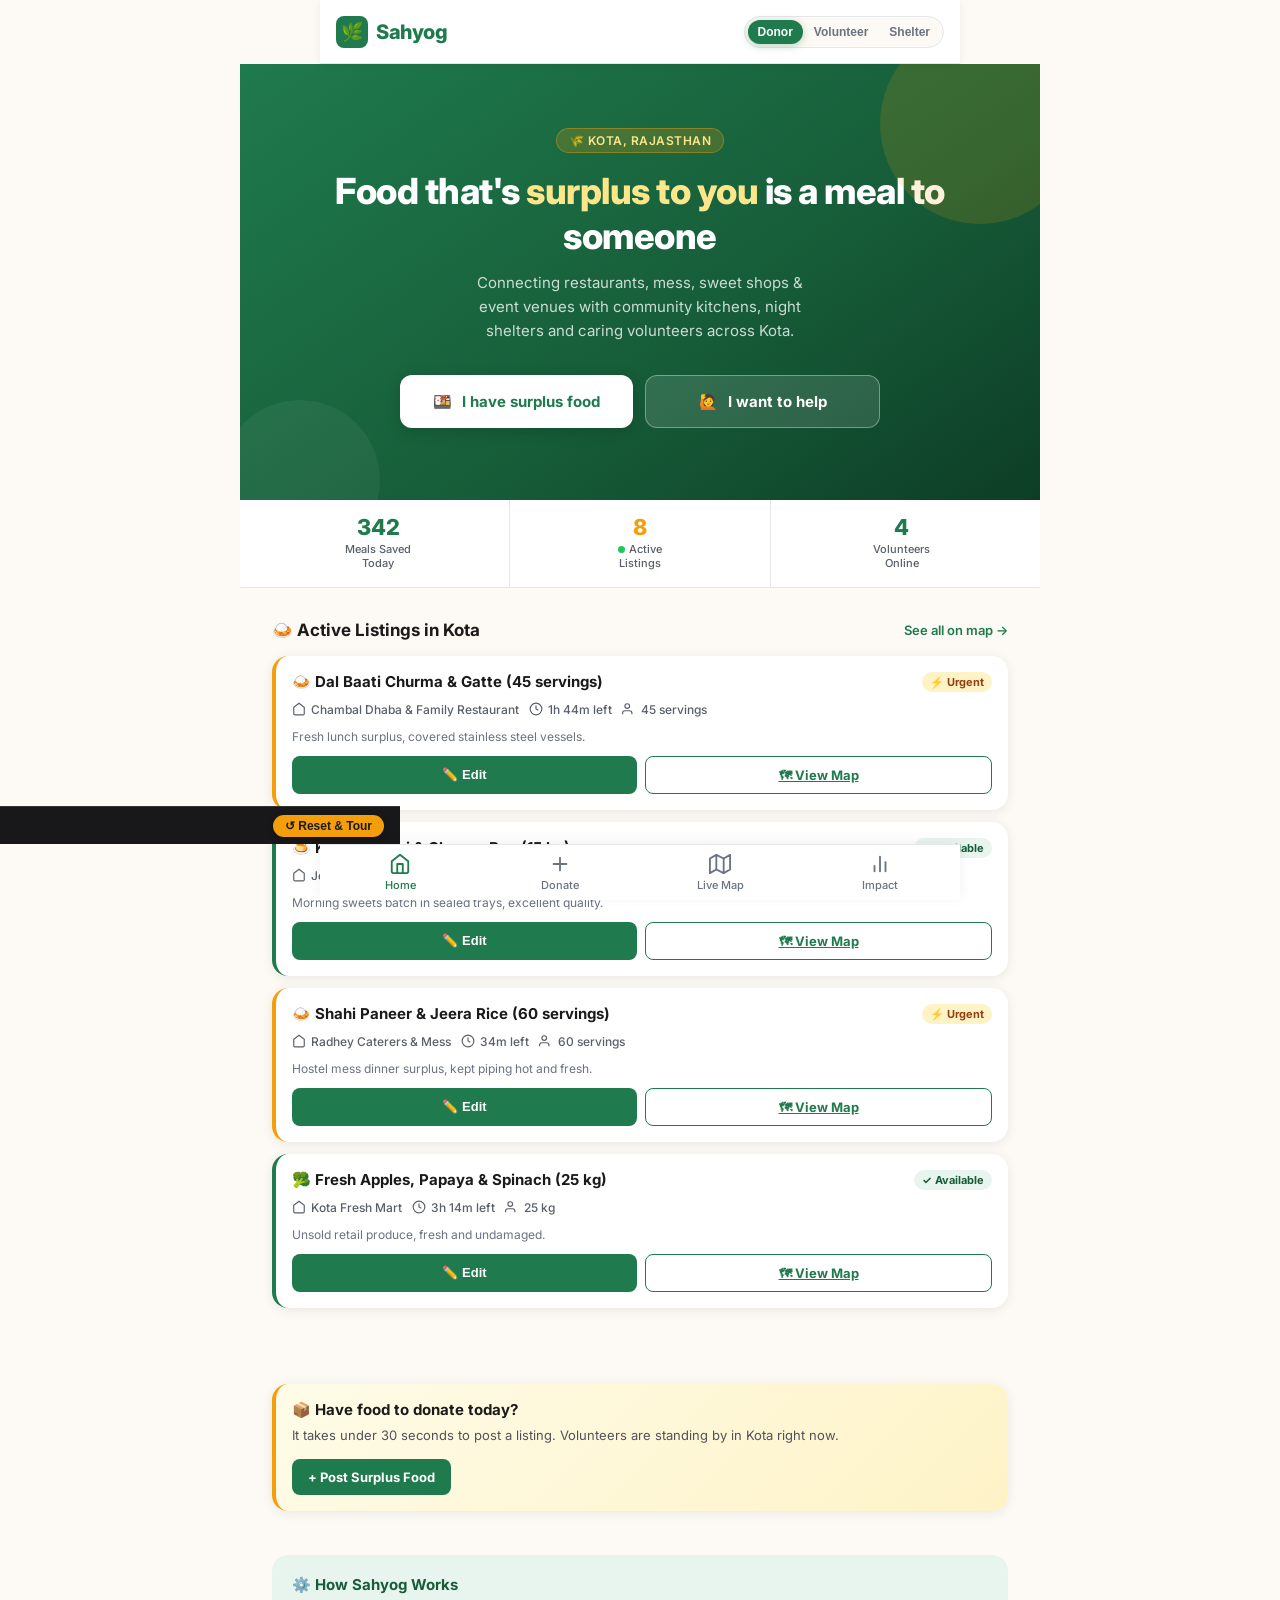
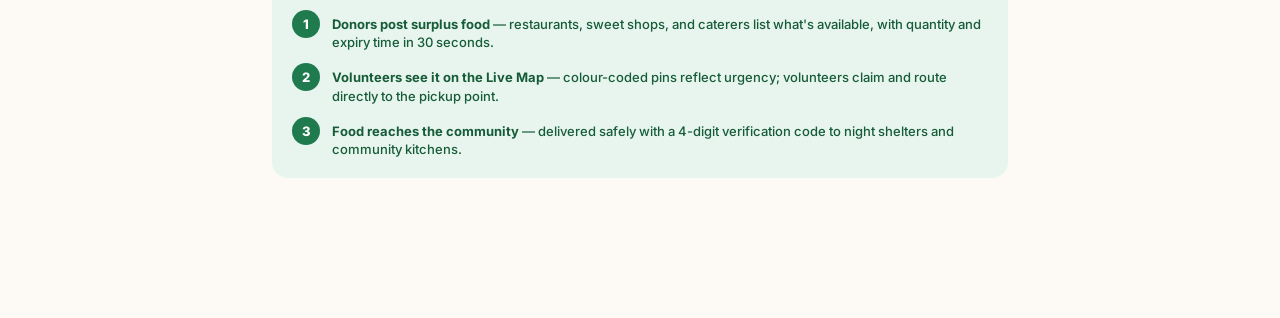
==== commit 7f26181d: "Migrate project location from Mathura, UP to Kota, Rajasthan across all data, maps, pages, and docs" ====
--- a/index.html
+++ b/index.html
@@ -4,8 +4,8 @@
   <meta charset="UTF-8" />
   <meta name="viewport" content="width=device-width, initial-scale=1.0, viewport-fit=cover" />
   <meta name="theme-color" content="#1F7A4D" />
-  <meta name="description" content="Sahyog — Hyper-local surplus food redistribution platform connecting donors with volunteers in Mathura, UP." />
-  <title>Sahyog — Surplus Food Redistribution</title>
+  <meta name="description" content="Sahyog — Hyper-local surplus food redistribution platform connecting donors with volunteers in Kota, Rajasthan." />
+  <title>Sahyog — Surplus Food Redistribution (Kota)</title>
   <link rel="stylesheet" href="style.css" />
 </head>
 <body data-role="donor">
@@ -31,12 +31,12 @@
 
     <!-- Hero Section -->
     <section class="hero" aria-labelledby="hero-heading">
-      <div class="hero-eyebrow" aria-hidden="true">🌾 Mathura, Uttar Pradesh</div>
+      <div class="hero-eyebrow" aria-hidden="true">🌾 Kota, Rajasthan</div>
       <h1 class="hero-title" id="hero-heading">
         Food that's <span class="accent">surplus to you</span> is a meal to someone
       </h1>
       <p class="hero-subtitle">
-        Connecting restaurants, sweet shops &amp; event venues with community kitchens, night shelters and caring volunteers across Mathura.
+        Connecting restaurants, mess, sweet shops &amp; event venues with community kitchens, night shelters and caring volunteers across Kota.
       </p>
       <div class="hero-actions">
         <a href="donate.html" class="btn-hero-primary" id="cta-donate" role="button">
@@ -62,7 +62,7 @@
           </div>
         </div>
         <div class="stat-item">
-          <div class="stat-value" id="stat-volunteers" aria-label="Volunteers online in Mathura">4</div>
+          <div class="stat-value" id="stat-volunteers" aria-label="Volunteers online in Kota">4</div>
           <div class="stat-label" aria-hidden="true">Volunteers<br>Online</div>
         </div>
       </div>
@@ -71,7 +71,7 @@
     <!-- Active Listings Section -->
     <section class="section" aria-labelledby="listings-heading">
       <div class="section-header">
-        <h2 class="section-title" id="listings-heading">🍛 Active Listings in Mathura</h2>
+        <h2 class="section-title" id="listings-heading">🍛 Active Listings in Kota</h2>
         <a href="map.html" class="section-link" aria-label="See all active listings on live map">See all on map →</a>
       </div>
 
@@ -111,7 +111,7 @@
     <div class="volunteer-section" aria-label="Volunteer actions">
       <div class="vt">🙌 Ready to make a difference?</div>
       <div class="vs">
-        There are <strong id="vol-listings-count">3</strong> active pickups near you in Mathura right now.
+        There are <strong id="vol-listings-count">3</strong> active pickups near you in Kota right now.
         Every trip you make feeds real people tonight.
       </div>
       <a href="map.html" class="btn-sm btn-primary" style="max-width:200px; text-decoration:none; display:inline-flex;">
@@ -125,7 +125,7 @@
            style="border-left-color:var(--accent);background:linear-gradient(135deg,#FEFCE8,#FEF3C7);">
         <div class="listing-title" style="margin-bottom:8px;">📦 Have food to donate today?</div>
         <p style="font-size:13px;color:#52525b;margin-bottom:16px;">
-          It takes under 30 seconds to post a listing. Volunteers are standing by in Mathura right now.
+          It takes under 30 seconds to post a listing. Volunteers are standing by in Kota right now.
         </p>
         <a href="donate.html" class="btn-sm btn-primary"
            style="max-width:200px;text-decoration:none;display:inline-flex;">
@@ -194,7 +194,7 @@
   <footer class="demo-footer" aria-label="Demo controls">
     <div class="demo-footer-info">
       <span class="demo-badge" aria-hidden="true">🧪 DEMO MODE</span>
-      <span class="demo-sub">Mathura, UP</span>
+      <span class="demo-sub">Kota, RJ</span>
     </div>
     <button class="btn-demo" id="btn-demo-mode" aria-label="Reset demo data and start guided tour">
       ↺ Reset &amp; Tour
